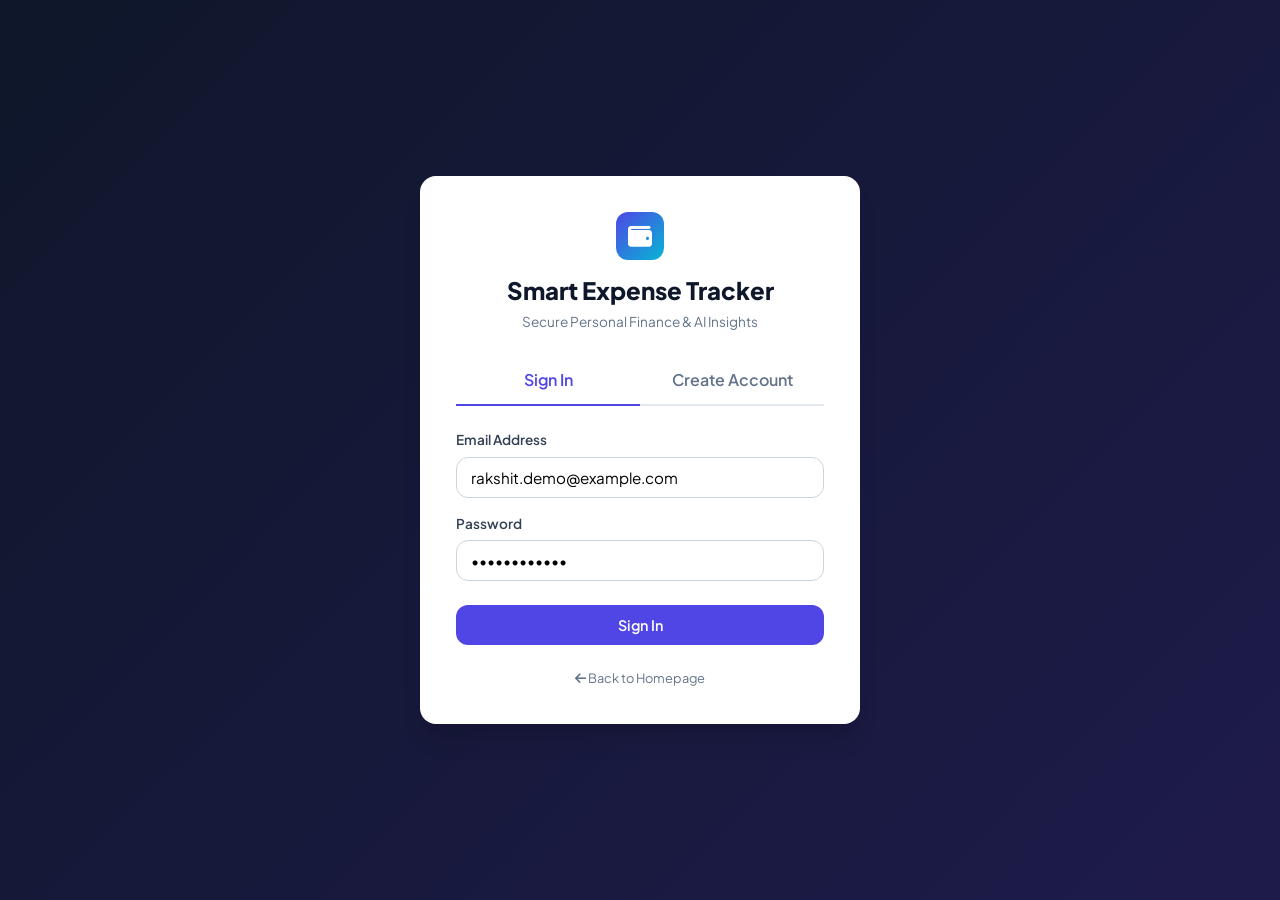
==== frontend/dashboard.html @ 4ae5ca82 "Initial Commit" ====
<!DOCTYPE html>
<html lang="en">
<head>
  <meta charset="UTF-8">
  <meta name="viewport" content="width=device-width, initial-scale=1.0">
  <title>Dashboard | Smart Expense Tracker</title>
  <link rel="stylesheet" href="https://cdnjs.cloudflare.com/ajax/libs/font-awesome/6.4.0/css/all.min.css">
  <link rel="stylesheet" href="css/style.css">
</head>
<body>

  <div class="app-container">
    <!-- Sidebar -->
    <aside class="sidebar">
      <a href="dashboard.html" class="brand">
        <div class="brand-icon"><i class="fas fa-wallet"></i></div>
        <span class="brand-title">SmartExpense</span>
        <span class="brand-badge">AI</span>
      </a>

      <ul class="nav-links">
        <li><a href="dashboard.html" class="nav-link active"><i class="fas fa-chart-pie nav-icon"></i> Dashboard</a></li>
        <li><a href="transactions.html" class="nav-link"><i class="fas fa-receipt nav-icon"></i> Transactions</a></li>
        <li><a href="budget.html" class="nav-link"><i class="fas fa-bullseye nav-icon"></i> Budgets</a></li>
        <li><a href="http://localhost:5077/swagger" target="_blank" class="nav-link"><i class="fas fa-code nav-icon"></i> Swagger API</a></li>
      </ul>

      <div class="user-profile-bar">
        <div id="navUserAvatar" class="user-avatar">U</div>
        <div class="user-info">
          <div id="navUserName" class="user-name">User</div>
          <div id="navUserEmail" class="user-email">user@example.com</div>
        </div>
        <button class="btn-logout" onclick="logout()" title="Logout"><i class="fas fa-sign-out-alt"></i></button>
      </div>
    </aside>

    <!-- Main Content -->
    <main class="main-content">
      <div class="page-header">
        <div>
          <h1 class="page-title">Financial Dashboard</h1>
          <p class="page-subtitle">Real-time overview of your monthly cash flow, budget rules &amp; AI insights.</p>
        </div>
        <div>
          <a href="transactions.html" class="btn btn-primary"><i class="fas fa-plus"></i> Add Transaction</a>
        </div>
      </div>

      <!-- Quick Expense Entry Bar (Feature 2B) -->
      <div class="quick-entry-card">
        <div class="quick-entry-label"><i class="fas fa-bolt"></i> Quick Entry:</div>
        <form id="dashQuickForm" class="quick-entry-form">
          <input type="text" id="dashQuickInput" class="quick-input" placeholder="Type naturally, e.g. 'Suji 250' or 'Uber 180' or 'Amazon 1200'..." required>
          <button type="submit" class="btn btn-primary"><i class="fas fa-paper-plane"></i> Add</button>
        </form>
      </div>

      <!-- KPI Grid -->
      <div class="kpi-grid">
        <div class="kpi-card">
          <div class="kpi-header">
            <span class="kpi-title">Total Income</span>
            <div class="kpi-icon-wrap icon-income"><i class="fas fa-arrow-down"></i></div>
          </div>
          <div id="totalIncome" class="kpi-value">₹0.00</div>
          <div class="kpi-subtext">Current month earnings</div>
        </div>

        <div class="kpi-card">
          <div class="kpi-header">
            <span class="kpi-title">Total Expenses</span>
            <div class="kpi-icon-wrap icon-expense"><i class="fas fa-arrow-up"></i></div>
          </div>
          <div id="totalExpenses" class="kpi-value">₹0.00</div>
          <div class="kpi-subtext">Current month spend</div>
        </div>

        <div class="kpi-card">
          <div class="kpi-header">
            <span class="kpi-title">Net Savings</span>
            <div class="kpi-icon-wrap icon-savings"><i class="fas fa-piggy-bank"></i></div>
          </div>
          <div id="totalSavings" class="kpi-value">₹0.00</div>
          <div class="kpi-subtext">Income minus expenses</div>
        </div>

        <div class="kpi-card">
          <div class="kpi-header">
            <span class="kpi-title">Savings Rate</span>
            <div class="kpi-icon-wrap icon-rate"><i class="fas fa-percentage"></i></div>
          </div>
          <div id="savingsPercentage" class="kpi-value">0%</div>
          <div class="kpi-subtext">Target: at least 20%</div>
        </div>
      </div>

      <!-- 50/30/20 Financial Rule Banner -->
      <div class="rule-card">
        <div class="rule-header">
          <div class="rule-title"><i class="fas fa-balance-scale"></i> 50/30/20 Financial Rule Status</div>
          <span id="ruleStatusBadge" class="rule-badge">Evaluating...</span>
        </div>
        <p id="ruleRecommendation" style="font-size: 0.9rem; color: #cbd5e1;">Tracking essential needs, discretionary wants, and savings against income.</p>
        <div class="rule-bars">
          <div class="rule-item">
            <div class="rule-item-header">
              <span>Needs (Max 50%)</span>
              <strong id="pctNeeds">0%</strong>
            </div>
            <div class="rule-progress">
              <div id="barNeeds" class="rule-progress-bar bar-needs" style="width: 0%;"></div>
            </div>
          </div>
          <div class="rule-item">
            <div class="rule-item-header">
              <span>Wants (Max 30%)</span>
              <strong id="pctWants">0%</strong>
            </div>
            <div class="rule-progress">
              <div id="barWants" class="rule-progress-bar bar-wants" style="width: 0%;"></div>
            </div>
          </div>
          <div class="rule-item">
            <div class="rule-item-header">
              <span>Savings (Min 20%)</span>
              <strong id="pctSavings">0%</strong>
            </div>
            <div class="rule-progress">
              <div id="barSavings" class="rule-progress-bar bar-savings" style="width: 0%;"></div>
            </div>
          </div>
        </div>
      </div>

      <!-- Dashboard 2-Column Grid -->
      <div class="dashboard-grid">
        <!-- Left: Trends & Recent Transactions -->
        <div style="display: flex; flex-direction: column; gap: 24px;">
          <div class="card">
            <div class="card-header">
              <h2 class="card-title"><i class="fas fa-chart-column" style="color: var(--primary); margin-right: 8px;"></i> 6-Month Spending Trends</h2>
            </div>
            <div id="monthlyTrendsContainer">
              <!-- Rendered via JS -->
            </div>
          </div>

          <div class="card">
            <div class="card-header">
              <h2 class="card-title"><i class="fas fa-receipt" style="color: var(--primary); margin-right: 8px;"></i> Recent Transactions</h2>
              <a href="transactions.html" style="font-size: 0.85rem; color: var(--primary); text-decoration: none; font-weight: 600;">View All &rarr;</a>
            </div>
            <div class="table-container">
              <table>
                <thead>
                  <tr>
                    <th>Description</th>
                    <th>Category</th>
                    <th>Method</th>
                    <th>Date</th>
                    <th>Amount</th>
                  </tr>
                </thead>
                <tbody id="recentTransactionsBody">
                  <!-- Rendered via JS -->
                </tbody>
              </table>
            </div>
          </div>
        </div>

        <!-- Right: Category Expenses Breakdown -->
        <div class="card">
          <div class="card-header">
            <h2 class="card-title"><i class="fas fa-pie-chart" style="color: var(--primary); margin-right: 8px;"></i> Category Expenses</h2>
          </div>
          <div id="categoryBreakdownList" class="category-list">
            <!-- Rendered via JS -->
          </div>
        </div>
      </div>
    </main>
  </div>

  <!-- AI Floating Chatbot Widget (Feature 8) -->
  <div id="aiChatFab" class="ai-fab" title="Ask AI Financial Insights">
    <i class="fas fa-robot"></i>
  </div>

  <div id="aiChatDrawer" class="ai-chat-drawer">
    <div class="chat-header">
      <div class="chat-title"><i class="fas fa-brain" style="color: #38bdf8;"></i> AI Financial Insights</div>
      <button id="closeChatBtn" style="background: none; border: none; color: white; cursor: pointer; font-size: 1.1rem;"><i class="fas fa-times"></i></button>
    </div>
    <div id="chatBody" class="chat-body">
      <div class="chat-bubble bot">
        Hello! I'm your Smart Expense AI assistant. I analyze your actual database records. Ask me anything or tap below:
      </div>
      <!-- Quick Prompts -->
      <div style="display: flex; flex-direction: column; gap: 6px; margin: 4px 0;">
        <button class="btn btn-secondary btn-sm" style="text-align: left; font-size: 0.75rem; justify-content: flex-start;" onclick="sendQuickPrompt('How much did I spend this month?')">💡 How much did I spend this month?</button>
        <button class="btn btn-secondary btn-sm" style="text-align: left; font-size: 0.75rem; justify-content: flex-start;" onclick="sendQuickPrompt('How much did I spend on food?')">🍔 How much did I spend on food?</button>
        <button class="btn btn-secondary btn-sm" style="text-align: left; font-size: 0.75rem; justify-content: flex-start;" onclick="sendQuickPrompt('Where is most of my money going?')">📊 Where is most of my money going?</button>
        <button class="btn btn-secondary btn-sm" style="text-align: left; font-size: 0.75rem; justify-content: flex-start;" onclick="sendQuickPrompt('Am I following the 50/30/20 rule?')">⚖️ Am I following the 50/30/20 rule?</button>
      </div>
    </div>
    <form id="chatForm" class="chat-footer">
      <input type="text" id="chatInput" class="form-control" placeholder="Ask about your expenses..." required style="padding: 8px 12px; font-size: 0.85rem;">
      <button type="submit" class="btn btn-primary" style="padding: 8px 12px;"><i class="fas fa-paper-plane"></i></button>
    </form>
  </div>

  <script src="js/api.js"></script>
  <script src="js/dashboard.js"></script>
  <script src="js/ai-chatbot.js"></script>
</body>
</html>
---- frontend/css/style.css ----
/* =========================================================================
   Smart Expense Tracker - Modern & Clean Design System
   ========================================================================= */

@import url('https://fonts.googleapis.com/css2?family=Plus+Jakarta+Sans:wght@300;400;500;600;700;800&display=swap');

:root {
  --primary: #4f46e5;
  --primary-hover: #4338ca;
  --primary-light: #eef2ff;
  --secondary: #06b6d4;
  --success: #10b981;
  --success-light: #d1fae5;
  --warning: #f59e0b;
  --warning-light: #fef3c7;
  --danger: #ef4444;
  --danger-light: #fee2e2;
  --dark: #0f172a;
  --dark-card: #1e293b;
  --gray-50: #f8fafc;
  --gray-100: #f1f5f9;
  --gray-200: #e2e8f0;
  --gray-300: #cbd5e1;
  --gray-400: #94a3b8;
  --gray-500: #64748b;
  --gray-600: #475569;
  --gray-700: #334155;
  --gray-800: #1e293b;
  --gray-900: #0f172a;
  --white: #ffffff;
  
  --shadow-sm: 0 1px 2px 0 rgb(0 0 0 / 0.05);
  --shadow: 0 4px 6px -1px rgb(0 0 0 / 0.1), 0 2px 4px -2px rgb(0 0 0 / 0.1);
  --shadow-md: 0 10px 15px -3px rgb(0 0 0 / 0.1), 0 4px 6px -4px rgb(0 0 0 / 0.1);
  --shadow-lg: 0 20px 25px -5px rgb(0 0 0 / 0.1), 0 8px 10px -6px rgb(0 0 0 / 0.1);
  --radius: 12px;
  --radius-lg: 16px;
  --radius-full: 9999px;
  --transition: all 0.2s cubic-bezier(0.4, 0, 0.2, 1);
}

* {
  margin: 0;
  padding: 0;
  box-sizing: border-box;
}

body {
  font-family: 'Plus Jakarta Sans', sans-serif;
  background-color: var(--gray-50);
  color: var(--gray-800);
  line-height: 1.5;
  min-height: 100vh;
  display: flex;
  flex-direction: column;
}

/* Layout */
.app-container {
  display: flex;
  min-height: 100vh;
}

/* Sidebar */
.sidebar {
  width: 260px;
  background: var(--dark);
  color: var(--white);
  padding: 24px 16px;
  display: flex;
  flex-direction: column;
  position: fixed;
  top: 0;
  bottom: 0;
  left: 0;
  z-index: 40;
  box-shadow: var(--shadow-md);
}

.brand {
  display: flex;
  align-items: center;
  gap: 12px;
  padding: 0 8px 24px;
  border-bottom: 1px solid var(--gray-800);
  text-decoration: none;
  color: var(--white);
}

.brand-icon {
  width: 40px;
  height: 40px;
  background: linear-gradient(135deg, var(--primary), var(--secondary));
  border-radius: var(--radius);
  display: flex;
  align-items: center;
  justify-content: center;
  font-size: 20px;
}

.brand-title {
  font-size: 1.1rem;
  font-weight: 700;
  letter-spacing: -0.02em;
}

.brand-badge {
  font-size: 0.65rem;
  background: rgba(79, 70, 229, 0.3);
  color: #a5b4fc;
  padding: 2px 6px;
  border-radius: var(--radius-full);
  margin-left: auto;
  border: 1px solid rgba(165, 180, 252, 0.2);
}

.nav-links {
  list-style: none;
  margin-top: 24px;
  display: flex;
  flex-direction: column;
  gap: 6px;
  flex-grow: 1;
}

.nav-link {
  display: flex;
  align-items: center;
  gap: 12px;
  padding: 12px 14px;
  color: var(--gray-400);
  text-decoration: none;
  border-radius: var(--radius);
  font-weight: 500;
  font-size: 0.95rem;
  transition: var(--transition);
}

.nav-link:hover {
  color: var(--white);
  background: rgba(255, 255, 255, 0.05);
}

.nav-link.active {
  color: var(--white);
  background: var(--primary);
  box-shadow: 0 4px 12px rgba(79, 70, 229, 0.35);
}

.nav-icon {
  font-size: 1.1rem;
  width: 20px;
  text-align: center;
}

.user-profile-bar {
  padding: 16px;
  background: rgba(255, 255, 255, 0.03);
  border-radius: var(--radius);
  border: 1px solid rgba(255, 255, 255, 0.05);
  display: flex;
  align-items: center;
  gap: 12px;
}

.user-avatar {
  width: 36px;
  height: 36px;
  background: var(--primary);
  border-radius: 50%;
  display: flex;
  align-items: center;
  justify-content: center;
  font-weight: 600;
  font-size: 0.85rem;
}

.user-info {
  flex: 1;
  overflow: hidden;
}

.user-name {
  font-size: 0.85rem;
  font-weight: 600;
  white-space: nowrap;
  overflow: hidden;
  text-overflow: ellipsis;
}

.user-email {
  font-size: 0.75rem;
  color: var(--gray-400);
  white-space: nowrap;
  overflow: hidden;
  text-overflow: ellipsis;
}

.btn-logout {
  background: none;
  border: none;
  color: var(--gray-400);
  cursor: pointer;
  padding: 6px;
  border-radius: 6px;
  transition: var(--transition);
}

.btn-logout:hover {
  color: var(--danger);
  background: rgba(239, 68, 68, 0.1);
}

/* Main Content Area */
.main-content {
  margin-left: 260px;
  flex: 1;
  padding: 32px;
  max-width: 1400px;
}

/* Header */
.page-header {
  display: flex;
  justify-content: space-between;
  align-items: center;
  margin-bottom: 28px;
  flex-wrap: wrap;
  gap: 16px;
}

.page-title {
  font-size: 1.75rem;
  font-weight: 800;
  color: var(--gray-900);
  letter-spacing: -0.02em;
}

.page-subtitle {
  font-size: 0.9rem;
  color: var(--gray-500);
  margin-top: 2px;
}

/* Quick Expense Bar (Feature 2B) */
.quick-entry-card {
  background: var(--white);
  border-radius: var(--radius-lg);
  padding: 20px 24px;
  margin-bottom: 28px;
  box-shadow: var(--shadow-sm);
  border: 1px solid var(--gray-200);
  display: flex;
  align-items: center;
  gap: 16px;
  flex-wrap: wrap;
}

.quick-entry-label {
  font-weight: 700;
  font-size: 0.95rem;
  color: var(--primary);
  display: flex;
  align-items: center;
  gap: 6px;
  white-space: nowrap;
}

.quick-entry-form {
  display: flex;
  flex: 1;
  gap: 12px;
  min-width: 300px;
}

.quick-input {
  flex: 1;
  padding: 12px 16px;
  border: 1.5px solid var(--gray-300);
  border-radius: var(--radius);
  font-size: 0.95rem;
  font-family: inherit;
  transition: var(--transition);
}

.quick-input:focus {
  outline: none;
  border-color: var(--primary);
  box-shadow: 0 0 0 3px rgba(79, 70, 229, 0.15);
}

/* KPI Cards Grid */
.kpi-grid {
  display: grid;
  grid-template-columns: repeat(auto-fit, minmax(240px, 1fr));
  gap: 20px;
  margin-bottom: 28px;
}

.kpi-card {
  background: var(--white);
  border-radius: var(--radius-lg);
  padding: 24px;
  box-shadow: var(--shadow-sm);
  border: 1px solid var(--gray-200);
  transition: var(--transition);
  position: relative;
  overflow: hidden;
}

.kpi-card:hover {
  transform: translateY(-2px);
  box-shadow: var(--shadow-md);
}

.kpi-header {
  display: flex;
  justify-content: space-between;
  align-items: center;
  margin-bottom: 12px;
}

.kpi-title {
  font-size: 0.85rem;
  font-weight: 600;
  text-transform: uppercase;
  letter-spacing: 0.05em;
  color: var(--gray-500);
}

.kpi-icon-wrap {
  width: 42px;
  height: 42px;
  border-radius: 10px;
  display: flex;
  align-items: center;
  justify-content: center;
  font-size: 1.2rem;
}

.icon-income { background: var(--success-light); color: var(--success); }
.icon-expense { background: var(--danger-light); color: var(--danger); }
.icon-savings { background: var(--primary-light); color: var(--primary); }
.icon-rate { background: var(--warning-light); color: var(--warning); }

.kpi-value {
  font-size: 1.85rem;
  font-weight: 800;
  color: var(--gray-900);
  letter-spacing: -0.03em;
}

.kpi-subtext {
  font-size: 0.8rem;
  color: var(--gray-500);
  margin-top: 4px;
}

/* 50/30/20 Financial Rule Banner */
.rule-card {
  background: linear-gradient(135deg, #312e81, #1e1b4b);
  color: var(--white);
  border-radius: var(--radius-lg);
  padding: 24px;
  margin-bottom: 28px;
  box-shadow: var(--shadow);
}

.rule-header {
  display: flex;
  justify-content: space-between;
  align-items: center;
  margin-bottom: 16px;
  flex-wrap: wrap;
  gap: 12px;
}

.rule-title {
  font-size: 1.15rem;
  font-weight: 700;
  display: flex;
  align-items: center;
  gap: 8px;
}

.rule-badge {
  padding: 4px 12px;
  border-radius: var(--radius-full);
  font-size: 0.8rem;
  font-weight: 600;
  background: rgba(16, 185, 129, 0.2);
  color: #6ee7b7;
  border: 1px solid rgba(16, 185, 129, 0.3);
}

.rule-bars {
  display: grid;
  grid-template-columns: repeat(auto-fit, minmax(200px, 1fr));
  gap: 16px;
  margin-top: 16px;
}

.rule-item {
  background: rgba(255, 255, 255, 0.06);
  padding: 14px;
  border-radius: var(--radius);
  border: 1px solid rgba(255, 255, 255, 0.08);
}

.rule-item-header {
  display: flex;
  justify-content: space-between;
  font-size: 0.85rem;
  margin-bottom: 8px;
}

.rule-progress {
  height: 8px;
  background: rgba(255, 255, 255, 0.15);
  border-radius: var(--radius-full);
  overflow: hidden;
}

.rule-progress-bar {
  height: 100%;
  border-radius: var(--radius-full);
  transition: width 0.5s ease;
}

.bar-needs { background: #38bdf8; }
.bar-wants { background: #f472b6; }
.bar-savings { background: #34d399; }

/* Content Cards Grid */
.dashboard-grid {
  display: grid;
  grid-template-columns: 2fr 1fr;
  gap: 24px;
  margin-bottom: 28px;
}

@media (max-width: 1024px) {
  .dashboard-grid { grid-template-columns: 1fr; }
}

.card {
  background: var(--white);
  border-radius: var(--radius-lg);
  padding: 24px;
  box-shadow: var(--shadow-sm);
  border: 1px solid var(--gray-200);
}

.card-header {
  display: flex;
  justify-content: space-between;
  align-items: center;
  margin-bottom: 20px;
}

.card-title {
  font-size: 1.1rem;
  font-weight: 700;
  color: var(--gray-900);
}

/* Category Breakdown List */
.category-list {
  display: flex;
  flex-direction: column;
  gap: 14px;
}

.category-item {
  display: flex;
  align-items: center;
  gap: 12px;
}

.category-icon-box {
  width: 38px;
  height: 38px;
  border-radius: var(--radius);
  display: flex;
  align-items: center;
  justify-content: center;
  font-size: 1.1rem;
  flex-shrink: 0;
}

.category-info {
  flex: 1;
}

.category-name-row {
  display: flex;
  justify-content: space-between;
  font-size: 0.9rem;
  font-weight: 600;
  margin-bottom: 4px;
}

.category-meter {
  height: 6px;
  background: var(--gray-100);
  border-radius: var(--radius-full);
  overflow: hidden;
}

.category-meter-bar {
  height: 100%;
  border-radius: var(--radius-full);
}

/* Data Tables */
.table-container {
  overflow-x: auto;
}

table {
  width: 100%;
  border-collapse: collapse;
  text-align: left;
  font-size: 0.9rem;
}

th {
  background: var(--gray-50);
  padding: 12px 16px;
  font-weight: 600;
  color: var(--gray-600);
  border-bottom: 1px solid var(--gray-200);
}

td {
  padding: 14px 16px;
  border-bottom: 1px solid var(--gray-100);
  vertical-align: middle;
}

tr:hover td {
  background: var(--gray-50);
}

/* Badges */
.badge {
  display: inline-flex;
  align-items: center;
  gap: 4px;
  padding: 4px 10px;
  border-radius: var(--radius-full);
  font-size: 0.75rem;
  font-weight: 600;
}

.badge-expense { background: var(--danger-light); color: var(--danger); }
.badge-income { background: var(--success-light); color: var(--success); }
.badge-upi { background: #e0f2fe; color: #0369a1; }
.badge-cash { background: #fef3c7; color: #b45309; }
.badge-card { background: #f3e8ff; color: #7e22ce; }

/* Buttons */
.btn {
  display: inline-flex;
  align-items: center;
  justify-content: center;
  gap: 8px;
  padding: 10px 18px;
  border-radius: var(--radius);
  font-weight: 600;
  font-size: 0.9rem;
  font-family: inherit;
  cursor: pointer;
  transition: var(--transition);
  border: 1px solid transparent;
  text-decoration: none;
}

.btn-primary {
  background: var(--primary);
  color: var(--white);
}

.btn-primary:hover {
  background: var(--primary-hover);
  box-shadow: 0 4px 12px rgba(79, 70, 229, 0.25);
}

.btn-secondary {
  background: var(--gray-100);
  color: var(--gray-700);
}

.btn-secondary:hover {
  background: var(--gray-200);
}

.btn-danger {
  background: var(--danger-light);
  color: var(--danger);
}

.btn-danger:hover {
  background: #fca5a5;
  color: #991b1b;
}

.btn-sm {
  padding: 6px 12px;
  font-size: 0.8rem;
}

/* Modal */
.modal-backdrop {
  position: fixed;
  inset: 0;
  background: rgba(15, 23, 42, 0.6);
  backdrop-filter: blur(4px);
  display: flex;
  align-items: center;
  justify-content: center;
  z-index: 50;
  opacity: 0;
  pointer-events: none;
  transition: opacity 0.2s ease;
}

.modal-backdrop.open {
  opacity: 1;
  pointer-events: auto;
}

.modal-dialog {
  background: var(--white);
  border-radius: var(--radius-lg);
  width: 100%;
  max-width: 500px;
  padding: 28px;
  box-shadow: var(--shadow-lg);
  transform: translateY(20px);
  transition: transform 0.2s ease;
}

.modal-backdrop.open .modal-dialog {
  transform: translateY(0);
}

.modal-header {
  display: flex;
  justify-content: space-between;
  align-items: center;
  margin-bottom: 20px;
}

.modal-title {
  font-size: 1.25rem;
  font-weight: 700;
}

.modal-close {
  background: none;
  border: none;
  font-size: 1.5rem;
  color: var(--gray-400);
  cursor: pointer;
}

.form-group {
  margin-bottom: 16px;
}

.form-label {
  display: block;
  font-size: 0.85rem;
  font-weight: 600;
  margin-bottom: 6px;
  color: var(--gray-700);
}

.form-control {
  width: 100%;
  padding: 10px 14px;
  border: 1.5px solid var(--gray-300);
  border-radius: var(--radius);
  font-family: inherit;
  font-size: 0.95rem;
  transition: var(--transition);
}

.form-control:focus {
  outline: none;
  border-color: var(--primary);
  box-shadow: 0 0 0 3px rgba(79, 70, 229, 0.15);
}

/* AI Floating Chatbot Widget */
.ai-fab {
  position: fixed;
  bottom: 28px;
  right: 28px;
  width: 56px;
  height: 56px;
  background: linear-gradient(135deg, var(--primary), var(--secondary));
  color: var(--white);
  border-radius: 50%;
  display: flex;
  align-items: center;
  justify-content: center;
  font-size: 24px;
  box-shadow: 0 8px 24px rgba(79, 70, 229, 0.4);
  cursor: pointer;
  z-index: 45;
  transition: transform 0.3s ease;
}

.ai-fab:hover {
  transform: scale(1.08);
}

.ai-chat-drawer {
  position: fixed;
  bottom: 96px;
  right: 28px;
  width: 380px;
  height: 520px;
  background: var(--white);
  border-radius: var(--radius-lg);
  box-shadow: var(--shadow-lg);
  border: 1px solid var(--gray-200);
  display: flex;
  flex-direction: column;
  z-index: 45;
  opacity: 0;
  pointer-events: none;
  transform: translateY(20px);
  transition: var(--transition);
}

.ai-chat-drawer.open {
  opacity: 1;
  pointer-events: auto;
  transform: translateY(0);
}

.chat-header {
  padding: 16px;
  background: var(--dark);
  color: var(--white);
  border-radius: var(--radius-lg) var(--radius-lg) 0 0;
  display: flex;
  justify-content: space-between;
  align-items: center;
}

.chat-title {
  font-size: 0.95rem;
  font-weight: 700;
  display: flex;
  align-items: center;
  gap: 8px;
}

.chat-body {
  flex: 1;
  padding: 16px;
  overflow-y: auto;
  display: flex;
  flex-direction: column;
  gap: 12px;
}

.chat-bubble {
  max-width: 85%;
  padding: 10px 14px;
  border-radius: 14px;
  font-size: 0.85rem;
  line-height: 1.4;
}

.chat-bubble.bot {
  background: var(--gray-100);
  color: var(--gray-800);
  align-self: flex-start;
  border-bottom-left-radius: 4px;
}

.chat-bubble.user {
  background: var(--primary);
  color: var(--white);
  align-self: flex-end;
  border-bottom-right-radius: 4px;
}

.chat-footer {
  padding: 12px;
  border-top: 1px solid var(--gray-200);
  display: flex;
  gap: 8px;
}

/* Auth Page */
.auth-wrapper {
  min-height: 100vh;
  display: flex;
  align-items: center;
  justify-content: center;
  padding: 24px;
  background: linear-gradient(135deg, #0f172a, #1e1b4b);
}

.auth-card {
  background: var(--white);
  border-radius: var(--radius-lg);
  width: 100%;
  max-width: 440px;
  padding: 36px;
  box-shadow: var(--shadow-lg);
}

.auth-tabs {
  display: flex;
  border-bottom: 2px solid var(--gray-200);
  margin-bottom: 24px;
}

.auth-tab {
  flex: 1;
  text-align: center;
  padding: 12px;
  font-weight: 600;
  color: var(--gray-500);
  cursor: pointer;
  border-bottom: 2px solid transparent;
  margin-bottom: -2px;
  transition: var(--transition);
}

.auth-tab.active {
  color: var(--primary);
  border-bottom-color: var(--primary);
}

/* Toast Notifications */
.toast-container {
  position: fixed;
  top: 20px;
  right: 20px;
  z-index: 100;
  display: flex;
  flex-direction: column;
  gap: 10px;
}

.toast {
  padding: 12px 18px;
  border-radius: var(--radius);
  font-size: 0.9rem;
  font-weight: 600;
  box-shadow: var(--shadow-md);
  color: var(--white);
  animation: slideIn 0.3s ease;
}

.toast-success { background: var(--success); }
.toast-error { background: var(--danger); }
.toast-info { background: var(--primary); }

@keyframes slideIn {
  from { transform: translateX(100%); opacity: 0; }
  to { transform: translateX(0); opacity: 1; }
}
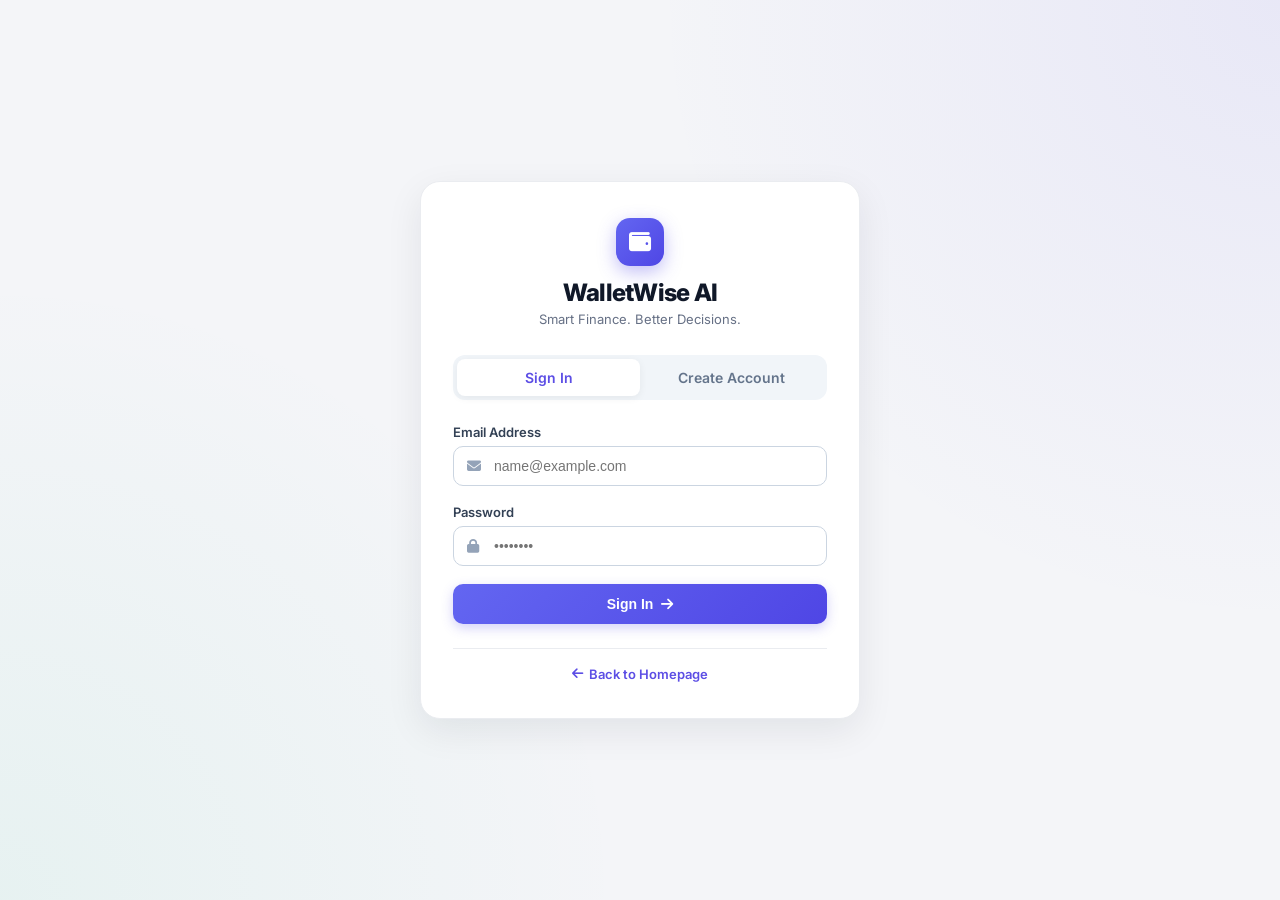
==== commit 2d6bd5f5: "Update frontend files" ====
--- a/frontend/dashboard.html
+++ b/frontend/dashboard.html
@@ -1,218 +1,1722 @@
 <!DOCTYPE html>
 <html lang="en">
 <head>
-  <meta charset="UTF-8">
-  <meta name="viewport" content="width=device-width, initial-scale=1.0">
-  <title>Dashboard | Smart Expense Tracker</title>
+  <meta charset="UTF-8" />
+  <meta name="viewport" content="width=device-width, initial-scale=1.0" />
+  <title>WalletWise AI - Financial Dashboard</title>
+  
+  <!-- Immediate Auth Guard: Redirect if no JWT token -->
+  <script>
+    if (!localStorage.getItem('token')) {
+      window.location.replace('login.html');
+    }
+  </script>
+
+  <link rel="preconnect" href="https://fonts.googleapis.com">
+  <link rel="preconnect" href="https://fonts.gstatic.com" crossorigin>
+  <link href="https://fonts.googleapis.com/css2?family=Inter:wght@400;500;600;700;800&display=swap" rel="stylesheet">
   <link rel="stylesheet" href="https://cdnjs.cloudflare.com/ajax/libs/font-awesome/6.4.0/css/all.min.css">
-  <link rel="stylesheet" href="css/style.css">
+  <style>
+    :root {
+      --bg: #f4f5f8;
+      --card: #ffffff;
+      --stroke: #eaecf0;
+      --stroke-dark: #d0d5dd;
+      --text-main: #101828;
+      --text-muted: #667085;
+      --primary: #5c4ee5;
+      --primary-hover: #4b3ecb;
+      --primary-soft: #efeaff;
+      --primary-border: #dcd7fe;
+      --green: #10b981;
+      --green-soft: #ecfdf5;
+      --orange: #f59e0b;
+      --danger: #ef4444;
+      --danger-soft: #fef2f2;
+      --navy-card: #1e293b;
+      --shadow-sm: 0 1px 3px rgba(16, 24, 40, 0.05);
+      --shadow-md: 0 4px 16px rgba(16, 24, 40, 0.06);
+      --radius-sm: 10px;
+      --radius-md: 14px;
+      --radius-lg: 18px;
+    }
+
+    * { box-sizing: border-box; margin: 0; padding: 0; }
+    html, body {
+      font-family: 'Inter', -apple-system, BlinkMacSystemFont, 'Segoe UI', Roboto, sans-serif;
+      background: var(--bg);
+      color: var(--text-main);
+      min-height: 100vh;
+      -webkit-font-smoothing: antialiased;
+    }
+    button, input, select, textarea { font: inherit; }
+    button { cursor: pointer; border: none; background: transparent; }
+
+    .layout {
+      display: flex;
+      min-height: 100vh;
+    }
+
+    /* Left Sidebar */
+    .sidebar {
+      width: 250px;
+      background: #ffffff;
+      border-right: 1px solid var(--stroke);
+      padding: 20px 14px;
+      position: sticky;
+      top: 0;
+      height: 100vh;
+      display: flex;
+      flex-direction: column;
+      justify-content: space-between;
+      z-index: 10;
+    }
+
+    .brand {
+      display: flex;
+      align-items: center;
+      gap: 12px;
+      padding: 4px 8px 20px;
+      text-decoration: none;
+    }
+    .brand-mark {
+      width: 38px;
+      height: 38px;
+      border-radius: 10px;
+      background: linear-gradient(135deg, #6366f1 0%, #4f46e5 100%);
+      display: grid;
+      place-items: center;
+      color: #ffffff;
+      font-size: 18px;
+      font-weight: 800;
+      box-shadow: 0 4px 12px rgba(92, 78, 229, 0.3);
+    }
+    .brand-info {
+      display: flex;
+      flex-direction: column;
+    }
+    .brand-title {
+      font-size: 17px;
+      font-weight: 800;
+      color: var(--text-main);
+      letter-spacing: -0.02em;
+      line-height: 1.2;
+    }
+    .brand-subtitle {
+      font-size: 12px;
+      color: var(--text-muted);
+      font-weight: 500;
+    }
+
+    .nav {
+      display: flex;
+      flex-direction: column;
+      gap: 4px;
+    }
+    .nav-btn {
+      width: 100%;
+      display: flex;
+      align-items: center;
+      gap: 12px;
+      padding: 10px 14px;
+      border-radius: var(--radius-sm);
+      text-align: left;
+      font-size: 14px;
+      color: #475569;
+      font-weight: 600;
+      transition: all 0.15s ease;
+    }
+    .nav-btn:hover {
+      background: #f8fafc;
+      color: var(--text-main);
+    }
+    .nav-btn.active {
+      background: var(--primary-soft);
+      color: var(--primary);
+      font-weight: 700;
+    }
+    .nav-icon {
+      width: 20px;
+      height: 20px;
+      display: inline-flex;
+      align-items: center;
+      justify-content: center;
+    }
+
+    /* Account Card Footer (NO PERSONAL NAME) */
+    .sidebar-footer {
+      padding: 14px;
+      border-radius: var(--radius-md);
+      background: #f8fafc;
+      border: 1px solid var(--stroke);
+      display: flex;
+      align-items: center;
+      justify-content: space-between;
+    }
+    .user-profile-info {
+      display: flex;
+      align-items: center;
+      gap: 10px;
+      overflow: hidden;
+    }
+    .user-avatar {
+      width: 34px;
+      height: 34px;
+      border-radius: 50%;
+      background: linear-gradient(135deg, #6366f1 0%, #4f46e5 100%);
+      color: #ffffff;
+      display: grid;
+      place-items: center;
+      font-weight: 700;
+      font-size: 14px;
+      flex-shrink: 0;
+    }
+    .user-details {
+      display: flex;
+      flex-direction: column;
+      overflow: hidden;
+    }
+    .user-name {
+      font-size: 13px;
+      font-weight: 700;
+      color: var(--text-main);
+      white-space: nowrap;
+      overflow: hidden;
+      text-overflow: ellipsis;
+    }
+    .user-email {
+      font-size: 11px;
+      color: var(--text-muted);
+      white-space: nowrap;
+      overflow: hidden;
+      text-overflow: ellipsis;
+    }
+    .logout-action-btn {
+      color: var(--text-muted);
+      font-size: 15px;
+      padding: 8px;
+      border-radius: 8px;
+      transition: all 0.15s;
+    }
+    .logout-action-btn:hover {
+      color: var(--danger);
+      background: var(--danger-soft);
+    }
+
+    /* Main Area */
+    .main {
+      flex: 1;
+      min-width: 0;
+      display: flex;
+      flex-direction: column;
+    }
+
+    /* Top Bar */
+    .topbar {
+      height: 72px;
+      display: flex;
+      align-items: center;
+      justify-content: space-between;
+      padding: 0 32px;
+      background: rgba(255, 255, 255, 0.95);
+      border-bottom: 1px solid var(--stroke);
+      position: sticky;
+      top: 0;
+      z-index: 5;
+      backdrop-filter: blur(8px);
+    }
+    .topbar-header {
+      display: flex;
+      flex-direction: column;
+    }
+    .topbar-subtitle {
+      font-size: 11px;
+      font-weight: 700;
+      letter-spacing: 0.08em;
+      color: #94a3b8;
+      text-transform: uppercase;
+    }
+    .topbar-title {
+      font-size: 20px;
+      font-weight: 800;
+      color: var(--text-main);
+      letter-spacing: -0.03em;
+    }
+
+    .topbar-actions {
+      display: flex;
+      gap: 10px;
+      align-items: center;
+    }
+
+    /* Action Buttons */
+    .btn {
+      appearance: none;
+      border: 1px solid var(--stroke);
+      background: #ffffff;
+      color: #334155;
+      border-radius: var(--radius-sm);
+      padding: 9px 16px;
+      font-size: 14px;
+      font-weight: 600;
+      display: inline-flex;
+      align-items: center;
+      justify-content: center;
+      gap: 8px;
+      transition: all 0.15s ease;
+      box-shadow: var(--shadow-sm);
+    }
+    .btn:hover {
+      background: #f8fafc;
+      border-color: var(--stroke-dark);
+    }
+    .btn.primary {
+      background: var(--primary);
+      border-color: var(--primary);
+      color: #ffffff;
+      box-shadow: 0 2px 8px rgba(92, 78, 229, 0.25);
+    }
+    .btn.primary:hover {
+      background: var(--primary-hover);
+      border-color: var(--primary-hover);
+    }
+    .btn.secondary {
+      background: var(--primary-soft);
+      border-color: var(--primary-border);
+      color: var(--primary);
+    }
+    .btn.secondary:hover {
+      background: #e2dafe;
+    }
+    .btn.danger {
+      background: var(--danger-soft);
+      border-color: #fecaca;
+      color: var(--danger);
+    }
+    .btn.danger:hover {
+      background: #fee2e2;
+    }
+
+    /* Content Area */
+    .content {
+      padding: 28px 32px 48px;
+      flex: 1;
+    }
+
+    /* Panels & Cards */
+    .panel {
+      background: var(--card);
+      border: 1px solid var(--stroke);
+      border-radius: var(--radius-md);
+      box-shadow: var(--shadow-sm);
+      padding: 24px;
+    }
+    .panel-header {
+      display: flex;
+      justify-content: space-between;
+      align-items: flex-start;
+      margin-bottom: 20px;
+    }
+    .panel-title-group h2 {
+      font-size: 22px;
+      font-weight: 800;
+      color: var(--text-main);
+      letter-spacing: -0.03em;
+      line-height: 1.2;
+    }
+    .panel-title-group p {
+      font-size: 14px;
+      color: var(--text-muted);
+      margin-top: 4px;
+    }
+
+    /* Summary Grid */
+    .summary-grid {
+      display: grid;
+      grid-template-columns: repeat(4, minmax(0, 1fr));
+      gap: 18px;
+      margin-bottom: 24px;
+    }
+    .summary-card {
+      padding: 20px;
+    }
+    .summary-card h3 {
+      font-size: 13px;
+      font-weight: 600;
+      color: var(--text-muted);
+      margin-bottom: 8px;
+      text-transform: uppercase;
+      letter-spacing: 0.03em;
+    }
+    .summary-value {
+      font-size: 26px;
+      font-weight: 800;
+      letter-spacing: -0.04em;
+      color: var(--text-main);
+    }
+
+    /* Toolbar & Inputs */
+    .toolbar {
+      display: flex;
+      gap: 12px;
+      align-items: center;
+      justify-content: space-between;
+      margin-bottom: 20px;
+      flex-wrap: wrap;
+    }
+    .filters-group {
+      display: flex;
+      gap: 12px;
+      align-items: center;
+      flex-wrap: wrap;
+    }
+    .search-input-wrap {
+      position: relative;
+      min-width: 280px;
+      flex: 1;
+    }
+    .search-input-wrap svg {
+      position: absolute;
+      left: 14px;
+      top: 50%;
+      transform: translateY(-50%);
+      color: #94a3b8;
+    }
+    .search-input-wrap input {
+      width: 100%;
+      padding-left: 40px;
+    }
+
+    input, select, textarea {
+      height: 42px;
+      border: 1px solid var(--stroke);
+      border-radius: var(--radius-sm);
+      background: #ffffff;
+      padding: 8px 14px;
+      font-size: 14px;
+      color: var(--text-main);
+      outline: none;
+      transition: border-color 0.15s ease;
+    }
+    input:focus, select:focus, textarea:focus {
+      border-color: var(--primary);
+      box-shadow: 0 0 0 3px rgba(92, 78, 229, 0.12);
+    }
+
+    /* Tables */
+    .table-container {
+      overflow-x: auto;
+      border-radius: var(--radius-sm);
+      border: 1px solid var(--stroke);
+    }
+    table {
+      width: 100%;
+      border-collapse: collapse;
+      background: #ffffff;
+      text-align: left;
+    }
+    th {
+      background: #f8fafc;
+      padding: 12px 16px;
+      font-size: 11px;
+      font-weight: 700;
+      color: #64748b;
+      text-transform: uppercase;
+      letter-spacing: 0.05em;
+      border-bottom: 1px solid var(--stroke);
+    }
+    td {
+      padding: 14px 16px;
+      font-size: 14px;
+      color: var(--text-main);
+      border-bottom: 1px solid var(--stroke);
+      vertical-align: middle;
+    }
+    tr:last-child td { border-bottom: none; }
+    tr:hover td { background: #fafafd; }
+
+    /* Money text styling */
+    .money-pos { color: var(--green); font-weight: 700; }
+    .money-neg { color: var(--text-main); font-weight: 700; }
+
+    /* Budgets Grid & Cards */
+    .budgets-grid {
+      display: grid;
+      grid-template-columns: repeat(3, minmax(0, 1fr));
+      gap: 18px;
+    }
+    .budget-card {
+      background: #ffffff;
+      border: 1px solid var(--stroke);
+      border-radius: var(--radius-md);
+      padding: 20px;
+      display: flex;
+      flex-direction: column;
+      gap: 12px;
+      box-shadow: var(--shadow-sm);
+    }
+    .budget-card-header {
+      display: flex;
+      justify-content: space-between;
+      align-items: center;
+    }
+    .budget-cat-info {
+      display: flex;
+      align-items: center;
+      gap: 12px;
+    }
+    .budget-cat-icon {
+      width: 38px;
+      height: 38px;
+      border-radius: 10px;
+      background: var(--primary-soft);
+      color: var(--primary);
+      display: grid;
+      place-items: center;
+      font-weight: 700;
+    }
+    .budget-cat-name {
+      font-size: 16px;
+      font-weight: 700;
+      color: var(--text-main);
+    }
+
+    .budget-amounts {
+      display: flex;
+      align-items: baseline;
+      gap: 6px;
+    }
+    .budget-spent {
+      font-size: 22px;
+      font-weight: 800;
+      color: var(--text-main);
+    }
+    .budget-limit {
+      font-size: 14px;
+      color: var(--text-muted);
+      font-weight: 500;
+    }
+    .budget-progress-bg {
+      height: 8px;
+      border-radius: 999px;
+      background: #f1f5f9;
+      overflow: hidden;
+    }
+    .budget-progress-bar {
+      height: 100%;
+      border-radius: 999px;
+      background: var(--primary);
+      transition: width 0.3s ease;
+    }
+    .budget-meta {
+      display: flex;
+      justify-content: space-between;
+      font-size: 12px;
+      color: var(--text-muted);
+      font-weight: 600;
+    }
+
+    /* Modals */
+    .modal-backdrop {
+      position: fixed;
+      inset: 0;
+      background: rgba(15, 23, 42, 0.45);
+      display: none;
+      align-items: center;
+      justify-content: center;
+      padding: 20px;
+      z-index: 50;
+      backdrop-filter: blur(4px);
+    }
+    .modal-backdrop.open { display: flex; }
+    .modal {
+      width: min(560px, 94vw);
+      max-height: 90vh;
+      overflow: auto;
+      background: #ffffff;
+      border-radius: var(--radius-lg);
+      box-shadow: 0 20px 50px rgba(15, 23, 42, 0.2);
+      border: 1px solid var(--stroke);
+      padding: 24px;
+    }
+    .modal-header {
+      display: flex;
+      justify-content: space-between;
+      align-items: center;
+      margin-bottom: 20px;
+    }
+    .modal-header h3 {
+      font-size: 20px;
+      font-weight: 800;
+      color: var(--text-main);
+    }
+    .close-btn {
+      width: 32px;
+      height: 32px;
+      border-radius: 8px;
+      background: #f1f5f9;
+      color: #64748b;
+      font-size: 18px;
+      display: grid;
+      place-items: center;
+    }
+    .form-grid {
+      display: grid;
+      grid-template-columns: repeat(2, minmax(0, 1fr));
+      gap: 16px;
+    }
+    .full { grid-column: 1 / -1; }
+    .input-group {
+      display: flex;
+      flex-direction: column;
+      gap: 6px;
+    }
+    .input-group label {
+      font-size: 12px;
+      font-weight: 700;
+      color: var(--text-muted);
+      text-transform: uppercase;
+      letter-spacing: 0.03em;
+    }
+    .modal-actions {
+      display: flex;
+      justify-content: flex-end;
+      gap: 10px;
+      margin-top: 24px;
+    }
+
+    /* Floating AI Chatbot */
+    .ai-fab {
+      position: fixed;
+      bottom: 24px;
+      right: 24px;
+      width: 56px;
+      height: 56px;
+      border-radius: 50%;
+      background: linear-gradient(135deg, #6366f1 0%, #4f46e5 100%);
+      color: #ffffff;
+      display: grid;
+      place-items: center;
+      box-shadow: 0 8px 24px rgba(92, 78, 229, 0.4);
+      z-index: 40;
+      transition: transform 0.2s ease;
+    }
+    .ai-fab:hover { transform: scale(1.05); }
+
+    .ai-drawer {
+      position: fixed;
+      bottom: 90px;
+      right: 24px;
+      width: 380px;
+      height: 520px;
+      background: #ffffff;
+      border-radius: var(--radius-lg);
+      box-shadow: 0 20px 50px rgba(15, 23, 42, 0.18);
+      border: 1px solid var(--stroke);
+      display: none;
+      flex-direction: column;
+      z-index: 40;
+      overflow: hidden;
+    }
+    .ai-drawer.open { display: flex; }
+    .ai-drawer-header {
+      background: linear-gradient(135deg, #6366f1 0%, #4f46e5 100%);
+      color: #ffffff;
+      padding: 16px;
+      display: flex;
+      justify-content: space-between;
+      align-items: center;
+    }
+    .ai-drawer-header h4 { font-size: 16px; font-weight: 700; display: flex; align-items: center; gap: 8px; }
+    .ai-drawer-body {
+      flex: 1;
+      padding: 16px;
+      overflow-y: auto;
+      display: flex;
+      flex-direction: column;
+      gap: 12px;
+      background: #f8fafc;
+    }
+    .chat-bubble {
+      max-width: 85%;
+      padding: 10px 14px;
+      border-radius: 14px;
+      font-size: 13px;
+      line-height: 1.4;
+    }
+    .chat-bubble.bot {
+      background: #ffffff;
+      color: var(--text-main);
+      border: 1px solid var(--stroke);
+      align-self: flex-start;
+      border-bottom-left-radius: 2px;
+    }
+    .chat-bubble.user {
+      background: var(--primary);
+      color: #ffffff;
+      align-self: flex-end;
+      border-bottom-right-radius: 2px;
+    }
+    .ai-drawer-footer {
+      padding: 12px;
+      border-top: 1px solid var(--stroke);
+      background: #ffffff;
+      display: flex;
+      gap: 8px;
+    }
+    .ai-drawer-footer input { flex: 1; height: 38px; }
+
+    /* Empty state */
+    .empty-state {
+      padding: 32px;
+      border: 1px dashed var(--stroke-dark);
+      border-radius: var(--radius-md);
+      text-align: center;
+      color: var(--text-muted);
+      font-size: 14px;
+      background: #fafafd;
+    }
+
+    @media (max-width: 960px) {
+      .summary-grid { grid-template-columns: repeat(2, minmax(0, 1fr)); }
+      .budgets-grid { grid-template-columns: repeat(2, minmax(0, 1fr)); }
+    }
+    @media (max-width: 720px) {
+      .sidebar { display: none; }
+      .topbar { padding: 0 16px; }
+      .content { padding: 16px; }
+      .summary-grid { grid-template-columns: 1fr; }
+      .budgets-grid { grid-template-columns: 1fr; }
+      .ai-drawer { width: calc(100vw - 32px); right: 16px; }
+    }
+  </style>
 </head>
 <body>
 
-  <div class="app-container">
-    <!-- Sidebar -->
+  <div class="layout">
+    <!-- Left Sidebar -->
     <aside class="sidebar">
-      <a href="dashboard.html" class="brand">
-        <div class="brand-icon"><i class="fas fa-wallet"></i></div>
-        <span class="brand-title">SmartExpense</span>
-        <span class="brand-badge">AI</span>
-      </a>
-
-      <ul class="nav-links">
-        <li><a href="dashboard.html" class="nav-link active"><i class="fas fa-chart-pie nav-icon"></i> Dashboard</a></li>
-        <li><a href="transactions.html" class="nav-link"><i class="fas fa-receipt nav-icon"></i> Transactions</a></li>
-        <li><a href="budget.html" class="nav-link"><i class="fas fa-bullseye nav-icon"></i> Budgets</a></li>
-        <li><a href="http://localhost:5077/swagger" target="_blank" class="nav-link"><i class="fas fa-code nav-icon"></i> Swagger API</a></li>
-      </ul>
-
-      <div class="user-profile-bar">
-        <div id="navUserAvatar" class="user-avatar">U</div>
-        <div class="user-info">
-          <div id="navUserName" class="user-name">User</div>
-          <div id="navUserEmail" class="user-email">user@example.com</div>
+      <div>
+        <a href="dashboard.html" class="brand" title="WalletWise AI Dashboard">
+          <div class="brand-mark"><i class="fas fa-wallet" style="font-size:18px;"></i></div>
+          <div class="brand-info">
+            <span class="brand-title">WalletWise AI</span>
+            <span class="brand-subtitle">Financial Manager</span>
+          </div>
+        </a>
+
+        <nav class="nav" id="sidebarNav"></nav>
+      </div>
+
+      <!-- Account Info (GENERIC - NO PERSONAL NAME HARDCODED) -->
+      <div class="sidebar-footer">
+        <div class="user-profile-info">
+          <div class="user-avatar" id="sidebarAvatar">U</div>
+          <div class="user-details">
+            <span class="user-name" id="sidebarName">My Account</span>
+            <span class="user-email" id="sidebarEmail">Active Session</span>
+          </div>
         </div>
-        <button class="btn-logout" onclick="logout()" title="Logout"><i class="fas fa-sign-out-alt"></i></button>
+        <button id="logoutBtn" class="logout-action-btn" title="Logout" onclick="logout()">
+          <i class="fas fa-sign-out-alt"></i>
+        </button>
       </div>
     </aside>
 
     <!-- Main Content -->
-    <main class="main-content">
-      <div class="page-header">
+    <main class="main">
+      <header class="topbar">
+        <div class="topbar-header">
+          <span class="topbar-subtitle">WALLETWISE AI</span>
+          <h1 class="topbar-title" id="pageTitle">Dashboard</h1>
+        </div>
+
+        <div class="topbar-actions">
+          <button class="btn" id="importBtn">
+            <svg width="16" height="16" viewBox="0 0 24 24" fill="none" stroke="currentColor" stroke-width="2"><path d="M21 15v4a2 2 0 0 1-2 2H5a2 2 0 0 1-2-2v-4"/><polyline points="17 8 12 3 7 8"/><line x1="12" y1="3" x2="12" y2="15"/></svg>
+            Import CSV
+          </button>
+          <button class="btn primary" id="addEntryBtn">
+            <svg width="16" height="16" viewBox="0 0 24 24" fill="none" stroke="currentColor" stroke-width="2.5"><line x1="12" y1="5" x2="12" y2="19"/><line x1="5" y1="12" x2="19" y2="12"/></svg>
+            + Add entry
+          </button>
+        </div>
+      </header>
+
+      <div class="content">
+        <div id="pageRoot"></div>
+      </div>
+    </main>
+  </div>
+
+  <!-- Floating AI Assistant -->
+  <button class="ai-fab" id="aiChatFab" title="WalletWise AI Assistant">
+    <i class="fas fa-robot" style="font-size:20px;"></i>
+  </button>
+
+  <div class="ai-drawer" id="aiChatDrawer">
+    <div class="ai-drawer-header">
+      <h4><i class="fas fa-brain"></i> WalletWise AI Assistant</h4>
+      <button class="close-btn" id="closeChatBtn" style="background:transparent;color:white;font-size:20px;">×</button>
+    </div>
+    <div class="ai-drawer-body" id="chatBody">
+      <div class="chat-bubble bot">Hello! I am your WalletWise AI financial assistant. Ask me anything about your spending, budget health, or recurring commitments!</div>
+    </div>
+    <form class="ai-drawer-footer" id="chatForm">
+      <input id="chatInput" placeholder="Ask AI about your spending..." required />
+      <button class="btn primary" type="submit"><i class="fas fa-paper-plane"></i></button>
+    </form>
+  </div>
+
+  <!-- Modal Container -->
+  <div class="modal-backdrop" id="modalRoot"></div>
+
+  <!-- Centralized API Helper -->
+  <script src="js/api.js"></script>
+
+  <script>
+    // Navigation pages configuration
+    const pagesConfig = [
+      { id: 'dashboard', label: 'Dashboard', icon: '<svg width="18" height="18" viewBox="0 0 24 24" fill="none" stroke="currentColor" stroke-width="2"><rect x="3" y="3" width="7" height="9"/><rect x="14" y="3" width="7" height="5"/><rect x="14" y="12" width="7" height="9"/><rect x="3" y="16" width="7" height="5"/></svg>' },
+      { id: 'transactions', label: 'Transactions', icon: '<svg width="18" height="18" viewBox="0 0 24 24" fill="none" stroke="currentColor" stroke-width="2"><line x1="12" y1="1" x2="12" y2="23"/><path d="M17 5H9.5a3.5 3.5 0 0 0 0 7h5a3.5 3.5 0 0 1 0 7H6"/></svg>' },
+      { id: 'recurring', label: 'Recurring', icon: '<svg width="18" height="18" viewBox="0 0 24 24" fill="none" stroke="currentColor" stroke-width="2"><polyline points="23 4 23 10 17 10"/><path d="M20.49 15a9 9 0 1 1-2.12-9.36L23 10"/></svg>' },
+      { id: 'subscriptions', label: 'Subscriptions', icon: '<svg width="18" height="18" viewBox="0 0 24 24" fill="none" stroke="currentColor" stroke-width="2"><rect x="2" y="5" width="20" height="14" rx="2"/><line x1="2" y1="10" x2="22" y2="10"/></svg>' },
+      { id: 'budgets', label: 'Budgets', icon: '<svg width="18" height="18" viewBox="0 0 24 24" fill="none" stroke="currentColor" stroke-width="2"><path d="M21.21 15.89A10 10 0 1 1 8 2.83"/><path d="M22 12A10 10 0 0 0 12 2v10z"/></svg>' },
+      { id: 'goals', label: 'Goals', icon: '<svg width="18" height="18" viewBox="0 0 24 24" fill="none" stroke="currentColor" stroke-width="2"><circle cx="12" cy="12" r="10"/><circle cx="12" cy="12" r="6"/><circle cx="12" cy="12" r="2"/></svg>' },
+      { id: 'rules', label: 'Rules & Strategy', icon: '<svg width="18" height="18" viewBox="0 0 24 24" fill="none" stroke="currentColor" stroke-width="2"><polygon points="12 2 2 7 12 12 22 7 12 2"/><polyline points="2 17 12 22 22 17"/><polyline points="2 12 12 17 22 12"/></svg>' },
+      { id: 'insights', label: 'AI Insights', icon: '<svg width="18" height="18" viewBox="0 0 24 24" fill="none" stroke="currentColor" stroke-width="2"><path d="M12 2v20M17 5H9.5a3.5 3.5 0 0 0 0 7h5a3.5 3.5 0 0 1 0 7H6"/></svg>' },
+      { id: 'settings', label: 'Settings', icon: '<svg width="18" height="18" viewBox="0 0 24 24" fill="none" stroke="currentColor" stroke-width="2"><circle cx="12" cy="12" r="3"/><path d="M19.4 15a1.65 1.65 0 0 0 .33 1.82l.06.06a2 2 0 1 1-2.83 2.83l-.06-.06A1.65 1.65 0 0 0 15 19.4a1.65 1.65 0 0 0-1 .6 1.65 1.65 0 0 0-.2 1.16L13.6 22a2 2 0 1 1-4 0l-.1-.8a1.65 1.65 0 0 0-.2-1.16 1.65 1.65 0 0 0-1-.6 1.65 1.65 0 0 0-1.82.33l-.06.06a2 2 0 1 1-2.83-2.83l.06-.06A1.65 1.65 0 0 0 4.6 15a1.65 1.65 0 0 0-.6-1 1.65 1.65 0 0 0-1.16-.2L2 13.6a2 2 0 1 1 0-4l.8-.1a1.65 1.65 0 0 0 1.16-.2 1.65 1.65 0 0 0 .6-1A1.65 1.65 0 0 0 4.6 7.15l-.06-.06A2 2 0 1 1 7.37 4.26l.06.06A1.65 1.65 0 0 0 9 4.6a1.65 1.65 0 0 0 1-.6 1.65 1.65 0 0 0 .2-1.16L10.4 2a2 2 0 1 1 4 0l.1.8a1.65 1.65 0 0 0 .2 1.16 1.65 1.65 0 0 0 1 .6 1.65 1.65 0 0 0 1.82-.33l.06-.06a2 2 0 1 1 2.83 2.83l-.06.06A1.65 1.65 0 0 0 19.4 9c.27.27.64.42 1 .45l.8.1a2 2 0 1 1 0 4l-.8.1a1.65 1.65 0 0 0-1 .45z"/></svg>' }
+    ];
+
+    // Read initial tab from URL parameter
+    const initialUrlParams = new URLSearchParams(window.location.search);
+    const requestedTab = initialUrlParams.get('tab');
+    const validTab = pagesConfig.some(p => p.id === requestedTab) ? requestedTab : 'dashboard';
+
+    // Global App State
+    const appState = {
+      activeTab: validTab,
+      dashboardSummary: null,
+      transactions: [],
+      categories: [],
+      budgets: [],
+      goals: [],
+      activeRule: null,
+      insights: null,
+      recurring: []
+    };
+
+    function formatMoney(value) {
+      const amount = Number(value) || 0;
+      return new Intl.NumberFormat('en-IN', { style: 'currency', currency: 'INR', maximumFractionDigits: 2 }).format(amount);
+    }
+
+    function formatSignedMoney(value, type = 'Expense') {
+      const amount = Number(value) || 0;
+      const sign = type === 'Income' ? '+' : '-';
+      return `${sign}${formatMoney(amount)}`;
+    }
+
+    function escapeHtml(str) {
+      if (!str) return '';
+      return String(str).replace(/&/g, '&amp;').replace(/</g, '&lt;').replace(/>/g, '&gt;').replace(/"/g, '&quot;');
+    }
+
+    // Load state from real user-isolated REST APIs
+    async function loadState() {
+      try {
+        const [summary, txs, cats, bStatus, rList, gList, ruleActive, insightsOverview] = await Promise.all([
+          api.get('/dashboard/summary').catch(() => null),
+          api.get('/transactions').catch(() => []),
+          api.get('/categories').catch(() => []),
+          api.get('/budgets/status').catch(() => []),
+          api.get('/insights/recurring').catch(() => []),
+          api.get('/goals').catch(() => []),
+          api.get('/rules/active').catch(() => null),
+          api.get('/insights/overview').catch(() => null)
+        ]);
+
+        appState.dashboardSummary = summary;
+        appState.transactions = Array.isArray(txs) ? txs : (txs?.items || []);
+        appState.categories = cats || [];
+        appState.budgets = bStatus || [];
+        appState.recurring = rList || [];
+        appState.goals = gList || [];
+        appState.activeRule = ruleActive;
+        appState.insights = insightsOverview;
+      } catch (err) {
+        console.error('Failed to load user state from API:', err);
+      }
+
+      renderNavigation();
+      renderCurrentPage();
+    }
+
+    function renderNavigation() {
+      const navContainer = document.getElementById('sidebarNav');
+      navContainer.innerHTML = '';
+
+      pagesConfig.forEach(item => {
+        const btn = document.createElement('button');
+        btn.className = `nav-btn ${item.id === appState.activeTab ? 'active' : ''}`;
+        btn.innerHTML = `<span class="nav-icon">${item.icon}</span>${item.label}`;
+        btn.addEventListener('click', () => {
+          appState.activeTab = item.id;
+          document.getElementById('pageTitle').textContent = item.label;
+          renderNavigation();
+          renderCurrentPage();
+        });
+        navContainer.appendChild(btn);
+      });
+    }
+
+    function renderCurrentPage() {
+      const root = document.getElementById('pageRoot');
+      const activeConf = pagesConfig.find(p => p.id === appState.activeTab);
+      if (activeConf) {
+        document.getElementById('pageTitle').textContent = activeConf.label;
+      }
+
+      let html = '';
+      switch (appState.activeTab) {
+        case 'dashboard': html = renderDashboardPage(); break;
+        case 'transactions': html = renderTransactionsPage(); break;
+        case 'recurring': html = renderRecurringPage(); break;
+        case 'subscriptions': html = renderSubscriptionsPage(); break;
+        case 'budgets': html = renderBudgetsPage(); break;
+        case 'goals': html = renderGoalsPage(); break;
+        case 'rules': html = renderRulesPage(); break;
+        case 'insights': html = renderInsightsPage(); break;
+        case 'settings': html = renderSettingsPage(); break;
+        default: html = renderDashboardPage();
+      }
+
+      root.innerHTML = html;
+      bindPageEventListeners();
+    }
+
+    // 1. DASHBOARD PAGE
+    function renderDashboardPage() {
+      const summary = appState.dashboardSummary || {};
+      const income = summary.totalIncome || 0;
+      const expenses = summary.totalExpenses || 0;
+      const balance = income - expenses;
+      const savingsRate = income > 0 ? (((income - expenses) / income) * 100).toFixed(1) : '0.0';
+      const recent = summary.recentTransactions || appState.transactions.slice(0, 5);
+      const catExpenses = summary.categoryExpenses || [];
+
+      return `
         <div>
-          <h1 class="page-title">Financial Dashboard</h1>
-          <p class="page-subtitle">Real-time overview of your monthly cash flow, budget rules &amp; AI insights.</p>
+          <!-- Quick Expense Bar -->
+          <div class="panel" style="margin-bottom: 24px; padding: 18px 24px; background: #ffffff;">
+            <form id="quickEntryForm" style="display: flex; gap: 12px; align-items: center;">
+              <div style="font-weight: 700; font-size: 14px; white-space: nowrap; color: var(--primary); display: flex; align-items: center; gap: 6px;">
+                ⚡ Quick Entry:
+              </div>
+              <input id="quickEntryInput" placeholder="e.g. Lunch 250, Uber 450, Grocery 1200" style="flex: 1;" required />
+              <button class="btn primary" type="submit">Add Expense</button>
+            </form>
+          </div>
+
+          <div class="summary-grid">
+            <div class="panel summary-card">
+              <h3>Net Balance</h3>
+              <div class="summary-value ${balance >= 0 ? 'money-pos' : 'money-neg'}">${formatMoney(balance)}</div>
+            </div>
+            <div class="panel summary-card">
+              <h3>Total Income</h3>
+              <div class="summary-value money-pos">${formatMoney(income)}</div>
+            </div>
+            <div class="panel summary-card">
+              <h3>Total Expenses</h3>
+              <div class="summary-value money-neg">${formatMoney(expenses)}</div>
+            </div>
+            <div class="panel summary-card">
+              <h3>Savings Rate</h3>
+              <div class="summary-value" style="color:var(--primary);">${savingsRate}%</div>
+            </div>
+          </div>
+
+          <div style="display:grid;grid-template-columns:1.5fr 1fr;gap:20px;margin-bottom:24px;">
+            <!-- Category Breakdown -->
+            <div class="panel">
+              <div class="panel-header">
+                <div class="panel-title-group">
+                  <h2>Spending Breakdown</h2>
+                  <p>Category distribution from your actual transactions</p>
+                </div>
+              </div>
+              ${catExpenses.length ? `
+                <div style="display:flex;flex-direction:column;gap:12px;">
+                  ${catExpenses.map(c => `
+                    <div>
+                      <div style="display:flex;justify-content:space-between;align-items:center;margin-bottom:4px;font-size:14px;">
+                        <span style="font-weight:600;">${escapeHtml(c.categoryName)}</span>
+                        <span style="font-weight:700;">${formatMoney(c.amount)} (${c.percentage}%)</span>
+                      </div>
+                      <div class="budget-progress-bg">
+                        <div class="budget-progress-bar" style="width:${Math.min(c.percentage, 100)}%;background:${c.colorCode || 'var(--primary)'};"></div>
+                      </div>
+                    </div>
+                  `).join('')}
+                </div>
+              ` : '<div class="empty-state">No expense categories recorded yet. Add your first transaction above!</div>'}
+            </div>
+
+            <!-- Strategy & Rule Health Widget -->
+            <div class="panel">
+              <div class="panel-header">
+                <div class="panel-title-group">
+                  <h2>50 / 30 / 20 Strategy</h2>
+                  <p>Active rule evaluation</p>
+                </div>
+              </div>
+              ${renderRuleHealthWidget()}
+            </div>
+          </div>
+
+          <!-- Recent Transactions -->
+          <div class="panel">
+            <div class="panel-header">
+              <div class="panel-title-group">
+                <h2>Recent Transactions</h2>
+              </div>
+              <button class="btn" onclick="appState.activeTab='transactions';renderNavigation();renderCurrentPage();">View All</button>
+            </div>
+            ${recent.length ? `
+              <div class="table-container">
+                <table>
+                  <thead>
+                    <tr>
+                      <th>Date & Description</th>
+                      <th>Category</th>
+                      <th>Payment Method</th>
+                      <th>Amount</th>
+                    </tr>
+                  </thead>
+                  <tbody>
+                    ${recent.map(t => `
+                      <tr>
+                        <td>
+                          <strong>${escapeHtml(t.description || 'Transaction')}</strong>
+                          <br><span style="font-size:12px;color:var(--text-muted);">${new Date(t.transactionDate).toLocaleDateString()}</span>
+                        </td>
+                        <td><span class="tag-pill" style="background:#f1f5f9;color:#334155;padding:4px 8px;border-radius:6px;font-size:12px;">${escapeHtml(t.categoryName || 'General')}</span></td>
+                        <td>${escapeHtml(t.paymentMethod || 'UPI')}</td>
+                        <td class="${t.type === 'Income' ? 'money-pos' : 'money-neg'}">${formatSignedMoney(t.amount, t.type)}</td>
+                      </tr>
+                    `).join('')}
+                  </tbody>
+                </table>
+              </div>
+            ` : '<div class="empty-state">No transactions recorded yet. Click "+ Add entry" to record your first transaction!</div>'}
+          </div>
         </div>
+      `;
+    }
+
+    function renderRuleHealthWidget() {
+      const active = appState.activeRule;
+      if (!active || !active.buckets) {
+        return `<div class="empty-state">Rule target: 50% Needs, 30% Wants, 20% Savings. Add transactions to see breakdown.</div>`;
+      }
+
+      return `
+        <div style="display:flex;flex-direction:column;gap:12px;">
+          ${active.buckets.map(b => `
+            <div>
+              <div style="display:flex;justify-content:space-between;font-size:13px;margin-bottom:4px;">
+                <strong>${escapeHtml(b.bucketName)} (${b.targetPercentage}%)</strong>
+                <span class="${b.status.includes('Over') ? 'money-neg' : 'money-pos'}">${escapeHtml(b.status)}</span>
+              </div>
+              <div class="budget-progress-bg">
+                <div class="budget-progress-bar" style="width:${Math.min(100, Math.round((b.actualSpent / (b.targetAmount || 1)) * 100))}%;background:${b.status.includes('Over') ? 'var(--danger)' : 'var(--green)'};"></div>
+              </div>
+              <div style="display:flex;justify-content:space-between;font-size:11px;color:var(--text-muted);margin-top:2px;">
+                <span>Target: ${formatMoney(b.targetAmount)}</span>
+                <span>Actual: ${formatMoney(b.actualSpent)}</span>
+              </div>
+            </div>
+          `).join('')}
+        </div>
+      `;
+    }
+
+    // 2. TRANSACTIONS PAGE
+    function renderTransactionsPage() {
+      const txs = appState.transactions || [];
+      const cats = appState.categories || [];
+
+      return `
         <div>
-          <a href="transactions.html" class="btn btn-primary"><i class="fas fa-plus"></i> Add Transaction</a>
-        </div>
-      </div>
-
-      <!-- Quick Expense Entry Bar (Feature 2B) -->
-      <div class="quick-entry-card">
-        <div class="quick-entry-label"><i class="fas fa-bolt"></i> Quick Entry:</div>
-        <form id="dashQuickForm" class="quick-entry-form">
-          <input type="text" id="dashQuickInput" class="quick-input" placeholder="Type naturally, e.g. 'Suji 250' or 'Uber 180' or 'Amazon 1200'..." required>
-          <button type="submit" class="btn btn-primary"><i class="fas fa-paper-plane"></i> Add</button>
-        </form>
-      </div>
-
-      <!-- KPI Grid -->
-      <div class="kpi-grid">
-        <div class="kpi-card">
-          <div class="kpi-header">
-            <span class="kpi-title">Total Income</span>
-            <div class="kpi-icon-wrap icon-income"><i class="fas fa-arrow-down"></i></div>
-          </div>
-          <div id="totalIncome" class="kpi-value">₹0.00</div>
-          <div class="kpi-subtext">Current month earnings</div>
-        </div>
-
-        <div class="kpi-card">
-          <div class="kpi-header">
-            <span class="kpi-title">Total Expenses</span>
-            <div class="kpi-icon-wrap icon-expense"><i class="fas fa-arrow-up"></i></div>
-          </div>
-          <div id="totalExpenses" class="kpi-value">₹0.00</div>
-          <div class="kpi-subtext">Current month spend</div>
-        </div>
-
-        <div class="kpi-card">
-          <div class="kpi-header">
-            <span class="kpi-title">Net Savings</span>
-            <div class="kpi-icon-wrap icon-savings"><i class="fas fa-piggy-bank"></i></div>
-          </div>
-          <div id="totalSavings" class="kpi-value">₹0.00</div>
-          <div class="kpi-subtext">Income minus expenses</div>
-        </div>
-
-        <div class="kpi-card">
-          <div class="kpi-header">
-            <span class="kpi-title">Savings Rate</span>
-            <div class="kpi-icon-wrap icon-rate"><i class="fas fa-percentage"></i></div>
-          </div>
-          <div id="savingsPercentage" class="kpi-value">0%</div>
-          <div class="kpi-subtext">Target: at least 20%</div>
-        </div>
-      </div>
-
-      <!-- 50/30/20 Financial Rule Banner -->
-      <div class="rule-card">
-        <div class="rule-header">
-          <div class="rule-title"><i class="fas fa-balance-scale"></i> 50/30/20 Financial Rule Status</div>
-          <span id="ruleStatusBadge" class="rule-badge">Evaluating...</span>
-        </div>
-        <p id="ruleRecommendation" style="font-size: 0.9rem; color: #cbd5e1;">Tracking essential needs, discretionary wants, and savings against income.</p>
-        <div class="rule-bars">
-          <div class="rule-item">
-            <div class="rule-item-header">
-              <span>Needs (Max 50%)</span>
-              <strong id="pctNeeds">0%</strong>
-            </div>
-            <div class="rule-progress">
-              <div id="barNeeds" class="rule-progress-bar bar-needs" style="width: 0%;"></div>
-            </div>
-          </div>
-          <div class="rule-item">
-            <div class="rule-item-header">
-              <span>Wants (Max 30%)</span>
-              <strong id="pctWants">0%</strong>
-            </div>
-            <div class="rule-progress">
-              <div id="barWants" class="rule-progress-bar bar-wants" style="width: 0%;"></div>
-            </div>
-          </div>
-          <div class="rule-item">
-            <div class="rule-item-header">
-              <span>Savings (Min 20%)</span>
-              <strong id="pctSavings">0%</strong>
-            </div>
-            <div class="rule-progress">
-              <div id="barSavings" class="rule-progress-bar bar-savings" style="width: 0%;"></div>
-            </div>
-          </div>
-        </div>
-      </div>
-
-      <!-- Dashboard 2-Column Grid -->
-      <div class="dashboard-grid">
-        <!-- Left: Trends & Recent Transactions -->
-        <div style="display: flex; flex-direction: column; gap: 24px;">
-          <div class="card">
-            <div class="card-header">
-              <h2 class="card-title"><i class="fas fa-chart-column" style="color: var(--primary); margin-right: 8px;"></i> 6-Month Spending Trends</h2>
-            </div>
-            <div id="monthlyTrendsContainer">
-              <!-- Rendered via JS -->
-            </div>
-          </div>
-
-          <div class="card">
-            <div class="card-header">
-              <h2 class="card-title"><i class="fas fa-receipt" style="color: var(--primary); margin-right: 8px;"></i> Recent Transactions</h2>
-              <a href="transactions.html" style="font-size: 0.85rem; color: var(--primary); text-decoration: none; font-weight: 600;">View All &rarr;</a>
-            </div>
-            <div class="table-container">
+          <div class="toolbar">
+            <div class="filters-group" style="width: 100%;">
+              <div class="search-input-wrap">
+                <svg width="16" height="16" viewBox="0 0 24 24" fill="none" stroke="currentColor" stroke-width="2"><circle cx="11" cy="11" r="8"/><line x1="21" y1="21" x2="16.65" y2="16.65"/></svg>
+                <input id="txSearchInput" placeholder="Search transactions..." />
+              </div>
+              <select id="txCatFilter">
+                <option value="">All Categories</option>
+                ${cats.map(c => `<option value="${c.categoryId}">${escapeHtml(c.name)}</option>`).join('')}
+              </select>
+              <select id="txTypeFilter">
+                <option value="">All Types</option>
+                <option value="Expense">Expense</option>
+                <option value="Income">Income</option>
+              </select>
+            </div>
+          </div>
+
+          <div class="panel" style="padding:0;overflow:hidden;">
+            <div class="table-container" style="border:none;">
               <table>
                 <thead>
                   <tr>
-                    <th>Description</th>
+                    <th>Date & Description</th>
                     <th>Category</th>
-                    <th>Method</th>
-                    <th>Date</th>
+                    <th>Payment Method</th>
+                    <th>Type</th>
                     <th>Amount</th>
+                    <th>Actions</th>
                   </tr>
                 </thead>
-                <tbody id="recentTransactionsBody">
-                  <!-- Rendered via JS -->
+                <tbody id="txTableBody">
+                  ${txs.length ? txs.map(t => `
+                    <tr>
+                      <td>
+                        <strong>${escapeHtml(t.description || 'Transaction')}</strong>
+                        <br><span style="font-size:12px;color:var(--text-muted);">${new Date(t.transactionDate).toLocaleDateString()}</span>
+                      </td>
+                      <td><span class="tag-pill" style="background:#f1f5f9;color:#334155;padding:4px 8px;border-radius:6px;font-size:12px;">${escapeHtml(t.categoryName || 'General')}</span></td>
+                      <td>${escapeHtml(t.paymentMethod || 'UPI')}</td>
+                      <td><span style="font-weight:600;color:${t.type === 'Income' ? 'var(--green)' : 'var(--text-main)'}">${t.type}</span></td>
+                      <td class="${t.type === 'Income' ? 'money-pos' : 'money-neg'}">${formatSignedMoney(t.amount, t.type)}</td>
+                      <td>
+                        <button class="btn danger" style="padding:4px 10px;font-size:12px;" data-delete-tx="${t.transactionId}">Delete</button>
+                      </td>
+                    </tr>
+                  `).join('') : '<tr><td colspan="6"><div class="empty-state">No transactions match your query.</div></td></tr>'}
                 </tbody>
               </table>
             </div>
           </div>
         </div>
-
-        <!-- Right: Category Expenses Breakdown -->
-        <div class="card">
-          <div class="card-header">
-            <h2 class="card-title"><i class="fas fa-pie-chart" style="color: var(--primary); margin-right: 8px;"></i> Category Expenses</h2>
-          </div>
-          <div id="categoryBreakdownList" class="category-list">
-            <!-- Rendered via JS -->
+      `;
+    }
+
+    // 3. RECURRING PAGE
+    function renderRecurringPage() {
+      const rec = appState.recurring || [];
+      return `
+        <div>
+          <div class="panel-header" style="margin-bottom:16px;">
+            <div class="panel-title-group">
+              <h2>Recurring Payments & Subscriptions</h2>
+              <p>Detected automatically from spending frequency in your records</p>
+            </div>
+          </div>
+
+          <div class="panel">
+            ${rec.length ? `
+              <div style="display:flex;flex-direction:column;gap:12px;">
+                ${rec.map(r => `
+                  <div style="display:flex;align-items:center;justify-content:space-between;padding:16px 20px;border:1px solid var(--stroke);border-radius:var(--radius-md);background:#ffffff;">
+                    <div>
+                      <strong>${escapeHtml(r.merchantName || r.description)}</strong>
+                      <br><span style="font-size:12px;color:var(--text-muted);">${escapeHtml(r.categoryName || 'Expense')} • Frequency: ${escapeHtml(r.frequency)}</span>
+                    </div>
+                    <div style="text-align:right;">
+                      <strong style="font-size:18px;">${formatMoney(r.averageAmount || r.amount)}</strong>
+                      <br><span style="font-size:12px;color:var(--text-muted);">Every ${escapeHtml(r.frequency)}</span>
+                    </div>
+                  </div>
+                `).join('')}
+              </div>
+            ` : '<div class="empty-state">No recurring expenses detected yet. Add more transactions over time to identify patterns!</div>'}
           </div>
         </div>
-      </div>
-    </main>
-  </div>
-
-  <!-- AI Floating Chatbot Widget (Feature 8) -->
-  <div id="aiChatFab" class="ai-fab" title="Ask AI Financial Insights">
-    <i class="fas fa-robot"></i>
-  </div>
-
-  <div id="aiChatDrawer" class="ai-chat-drawer">
-    <div class="chat-header">
-      <div class="chat-title"><i class="fas fa-brain" style="color: #38bdf8;"></i> AI Financial Insights</div>
-      <button id="closeChatBtn" style="background: none; border: none; color: white; cursor: pointer; font-size: 1.1rem;"><i class="fas fa-times"></i></button>
-    </div>
-    <div id="chatBody" class="chat-body">
-      <div class="chat-bubble bot">
-        Hello! I'm your Smart Expense AI assistant. I analyze your actual database records. Ask me anything or tap below:
-      </div>
-      <!-- Quick Prompts -->
-      <div style="display: flex; flex-direction: column; gap: 6px; margin: 4px 0;">
-        <button class="btn btn-secondary btn-sm" style="text-align: left; font-size: 0.75rem; justify-content: flex-start;" onclick="sendQuickPrompt('How much did I spend this month?')">💡 How much did I spend this month?</button>
-        <button class="btn btn-secondary btn-sm" style="text-align: left; font-size: 0.75rem; justify-content: flex-start;" onclick="sendQuickPrompt('How much did I spend on food?')">🍔 How much did I spend on food?</button>
-        <button class="btn btn-secondary btn-sm" style="text-align: left; font-size: 0.75rem; justify-content: flex-start;" onclick="sendQuickPrompt('Where is most of my money going?')">📊 Where is most of my money going?</button>
-        <button class="btn btn-secondary btn-sm" style="text-align: left; font-size: 0.75rem; justify-content: flex-start;" onclick="sendQuickPrompt('Am I following the 50/30/20 rule?')">⚖️ Am I following the 50/30/20 rule?</button>
-      </div>
-    </div>
-    <form id="chatForm" class="chat-footer">
-      <input type="text" id="chatInput" class="form-control" placeholder="Ask about your expenses..." required style="padding: 8px 12px; font-size: 0.85rem;">
-      <button type="submit" class="btn btn-primary" style="padding: 8px 12px;"><i class="fas fa-paper-plane"></i></button>
-    </form>
-  </div>
-
-  <script src="js/api.js"></script>
-  <script src="js/dashboard.js"></script>
-  <script src="js/ai-chatbot.js"></script>
+      `;
+    }
+
+    // 4. SUBSCRIPTIONS PAGE
+    function renderSubscriptionsPage() {
+      return renderRecurringPage();
+    }
+
+    // 5. BUDGETS PAGE
+    function renderBudgetsPage() {
+      const budgets = appState.budgets || [];
+
+      return `
+        <div>
+          <div class="panel-header" style="margin-bottom:16px;">
+            <div class="panel-title-group">
+              <h2>Category Budgets</h2>
+              <p>Monthly spending guardrails with live calculations</p>
+            </div>
+            <button class="btn primary" id="openAddBudgetModalBtn">+ Create Budget</button>
+          </div>
+
+          <div class="budgets-grid">
+            ${budgets.length ? budgets.map(b => `
+              <div class="budget-card">
+                <div class="budget-card-header">
+                  <div class="budget-cat-info">
+                    <div class="budget-cat-icon"><i class="fas fa-chart-pie"></i></div>
+                    <div>
+                      <div class="budget-cat-name">${escapeHtml(b.categoryName)}</div>
+                      <div style="font-size:12px;color:var(--text-muted);">Monthly Limit</div>
+                    </div>
+                  </div>
+                </div>
+
+                <div class="budget-amounts">
+                  <span class="budget-spent">${formatMoney(b.actualSpent)}</span>
+                  <span class="budget-limit">of ${formatMoney(b.monthlyLimit)}</span>
+                </div>
+
+                <div class="budget-progress-bg">
+                  <div class="budget-progress-bar" style="width:${Math.min(100, Math.round(b.percentageUsed || 0))}%;background:${b.isExceeded ? 'var(--danger)' : 'var(--primary)'};"></div>
+                </div>
+
+                <div class="budget-meta">
+                  <span>${formatMoney(b.remainingAmount)} ${b.isExceeded ? 'over limit!' : 'remaining'}</span>
+                  <span style="color:${b.isExceeded ? 'var(--danger)' : 'inherit'};">${b.percentageUsed}%</span>
+                </div>
+              </div>
+            `).join('') : '<div class="empty-state full">No category budgets set yet. Click + Create Budget to set one!</div>'}
+          </div>
+        </div>
+      `;
+    }
+
+    // 6. SAVINGS GOALS PAGE
+    function renderGoalsPage() {
+      const goals = appState.goals || [];
+
+      return `
+        <div>
+          <div class="panel-header" style="margin-bottom:16px;">
+            <div class="panel-title-group">
+              <h2>Savings Goals</h2>
+              <p>Track targets and progress towards your financial objectives</p>
+            </div>
+            <button class="btn primary" id="openAddGoalModalBtn">+ Create Goal</button>
+          </div>
+
+          <div style="display:grid;grid-template-columns:repeat(2, minmax(0, 1fr));gap:18px;">
+            ${goals.length ? goals.map(g => {
+              const pct = g.targetAmount > 0 ? Math.min(100, Math.round((g.currentAmount / g.targetAmount) * 100)) : 0;
+              return `
+                <div class="panel">
+                  <div style="display:flex;justify-content:space-between;align-items:center;margin-bottom:12px;">
+                    <div>
+                      <h3 style="font-size:18px;font-weight:700;">${escapeHtml(g.title)}</h3>
+                      <span style="font-size:12px;color:var(--text-muted);">${g.targetDate ? `Target: ${new Date(g.targetDate).toLocaleDateString()}` : 'Savings Target'}</span>
+                    </div>
+                    <button class="btn danger" style="padding:4px 10px;font-size:12px;" data-delete-goal="${g.goalId}">Delete</button>
+                  </div>
+                  <div style="font-size:24px;font-weight:800;margin-bottom:10px;">${formatMoney(g.currentAmount)} <span style="font-size:14px;color:var(--text-muted);font-weight:500;">/ ${formatMoney(g.targetAmount)}</span></div>
+                  <div class="budget-progress-bg" style="margin-bottom:8px;">
+                    <div class="budget-progress-bar" style="width:${pct}%;background:var(--green);"></div>
+                  </div>
+                  <div style="display:flex;justify-content:space-between;font-size:12px;color:var(--text-muted);font-weight:600;">
+                    <span>${formatMoney(Math.max(0, g.targetAmount - g.currentAmount))} remaining</span>
+                    <span>${pct}% completed</span>
+                  </div>
+                </div>
+              `;
+            }).join('') : '<div class="empty-state full">No savings goals created yet. Click + Create Goal to get started!</div>'}
+          </div>
+        </div>
+      `;
+    }
+
+    // 7. FINANCIAL RULES PAGE
+    function renderRulesPage() {
+      return `
+        <div>
+          <div class="panel-header" style="margin-bottom:16px;">
+            <div class="panel-title-group">
+              <h2>Financial Strategy & Rules</h2>
+              <p>Allocate income according to financial principles</p>
+            </div>
+          </div>
+
+          <div class="panel" style="margin-bottom:24px;">
+            <h3 style="font-size:18px;font-weight:700;margin-bottom:12px;">50 / 30 / 20 Rule Strategy</h3>
+            <p style="font-size:14px;color:var(--text-muted);margin-bottom:16px;">Splits income into 50% Needs, 30% Wants, and 20% Savings & Investments.</p>
+            ${renderRuleHealthWidget()}
+          </div>
+        </div>
+      `;
+    }
+
+    // 8. AI INSIGHTS PAGE
+    function renderInsightsPage() {
+      const ins = appState.insights || {};
+      const anomalies = ins.anomalies || [];
+      const predictions = ins.predictions || {};
+
+      return `
+        <div>
+          <div class="panel-header" style="margin-bottom:16px;">
+            <div class="panel-title-group">
+              <h2>AI Financial Insights</h2>
+              <p>Automated analytics computed strictly from your user records</p>
+            </div>
+          </div>
+
+          <div class="summary-grid" style="grid-template-columns:repeat(2, minmax(0, 1fr));">
+            <div class="panel summary-card">
+              <h3>Health Score</h3>
+              <div class="summary-value" style="color:var(--primary);">${ins.healthScore != null ? (typeof ins.healthScore === 'object' ? (ins.healthScore.score || ins.healthScore.healthScore || 85) : ins.healthScore) : 85} / 100</div>
+              <div style="font-size:12px;color:var(--text-muted);margin-top:4px;">${ins.healthScore?.summary || 'Disciplined budget health'}</div>
+            </div>
+            <div class="panel summary-card">
+              <h3>Next Month Projected Spend</h3>
+              <div class="summary-value money-neg">${formatMoney(predictions.predictedTotalExpense || 0)}</div>
+              <div style="font-size:12px;color:var(--text-muted);margin-top:4px;">Based on recent trend velocity</div>
+            </div>
+          </div>
+
+          <div class="panel">
+            <h3 style="font-size:18px;font-weight:700;margin-bottom:14px;">Spending Anomalies Detected</h3>
+            ${anomalies.length ? `
+              <div style="display:flex;flex-direction:column;gap:10px;">
+                ${anomalies.map(a => `
+                  <div style="padding:14px 18px;border-left:4px solid var(--orange);background:#fffbeb;border-radius:8px;">
+                    <strong style="color:var(--text-main);">${escapeHtml(a.categoryName || 'Notice')}</strong>: ${escapeHtml(a.message || a.reason)}
+                  </div>
+                `).join('')}
+              </div>
+            ` : '<div class="empty-state">No abnormal spending spikes detected in your account.</div>'}
+          </div>
+        </div>
+      `;
+    }
+
+    // 9. SETTINGS PAGE
+    function renderSettingsPage() {
+      return `
+        <div>
+          <div class="panel-header" style="margin-bottom:16px;">
+            <div class="panel-title-group">
+              <h2>Account Settings</h2>
+              <p>Manage your active authenticated session</p>
+            </div>
+          </div>
+
+          <div class="panel" style="max-width:560px;">
+            <h3 style="font-size:18px;font-weight:700;margin-bottom:16px;">Authentication Status</h3>
+            <p style="font-size:14px;color:var(--text-muted);margin-bottom:20px;">Your session is authenticated via JWT Bearer tokens with complete user data isolation.</p>
+            <button class="btn danger" onclick="logout();"><i class="fas fa-sign-out-alt"></i> Sign Out</button>
+          </div>
+        </div>
+      `;
+    }
+
+    // Modal Helpers
+    function openModal(html) {
+      const root = document.getElementById('modalRoot');
+      root.innerHTML = html;
+      root.classList.add('open');
+      root.querySelectorAll('[data-close-modal]').forEach(b => b.addEventListener('click', closeModal));
+    }
+    function closeModal() {
+      const root = document.getElementById('modalRoot');
+      root.classList.remove('open');
+      root.innerHTML = '';
+    }
+
+    // Bind event listeners across dynamic pages
+    function bindPageEventListeners() {
+      // Quick Entry
+      const quickForm = document.getElementById('quickEntryForm');
+      if (quickForm) {
+        quickForm.onsubmit = async (e) => {
+          e.preventDefault();
+          const input = document.getElementById('quickEntryInput').value.trim();
+          if (!input) return;
+          try {
+            await api.post('/transactions/quick', { input });
+            showToast('Quick expense added successfully!', 'success');
+            await loadState();
+          } catch (err) {
+            showToast(err.message || 'Failed to add quick entry.', 'error');
+          }
+        };
+      }
+
+      // Add Entry Button (Modal)
+      const addBtn = document.getElementById('addEntryBtn');
+      if (addBtn) {
+        addBtn.onclick = () => {
+          const cats = appState.categories || [];
+          openModal(`
+            <div class="modal">
+              <div class="modal-header">
+                <h3>Add New Transaction</h3>
+                <button class="close-btn" data-close-modal>×</button>
+              </div>
+              <form id="modalTxForm">
+                <div class="form-grid">
+                  <div class="input-group">
+                    <label>Type</label>
+                    <select id="mType">
+                      <option value="Expense">Expense</option>
+                      <option value="Income">Income</option>
+                    </select>
+                  </div>
+                  <div class="input-group">
+                    <label>Amount (₹)</label>
+                    <input id="mAmount" type="number" step="0.01" required placeholder="0.00" />
+                  </div>
+                  <div class="input-group full">
+                    <label>Description / Merchant</label>
+                    <input id="mDesc" required placeholder="e.g. Grocery, Lunch, Electric Bill" />
+                  </div>
+                  <div class="input-group">
+                    <label>Category</label>
+                    <select id="mCat">
+                      ${cats.map(c => `<option value="${c.categoryId}">${escapeHtml(c.name)}</option>`).join('')}
+                    </select>
+                  </div>
+                  <div class="input-group">
+                    <label>Payment Method</label>
+                    <select id="mPay">
+                      <option value="UPI">UPI</option>
+                      <option value="Credit Card">Credit Card</option>
+                      <option value="Debit Card">Debit Card</option>
+                      <option value="Net Banking">Net Banking</option>
+                      <option value="Cash">Cash</option>
+                    </select>
+                  </div>
+                </div>
+                <div class="modal-actions">
+                  <button class="btn" type="button" data-close-modal>Cancel</button>
+                  <button class="btn primary" type="submit">Save Transaction</button>
+                </div>
+              </form>
+            </div>
+          `);
+
+          document.getElementById('modalTxForm').onsubmit = async (e) => {
+            e.preventDefault();
+            const payload = {
+              amount: parseFloat(document.getElementById('mAmount').value),
+              type: document.getElementById('mType').value,
+              description: document.getElementById('mDesc').value,
+              categoryId: parseInt(document.getElementById('mCat').value),
+              paymentMethod: document.getElementById('mPay').value,
+              transactionDate: new Date().toISOString()
+            };
+            try {
+              await api.post('/transactions', payload);
+              closeModal();
+              showToast('Transaction saved!', 'success');
+              await loadState();
+            } catch (err) {
+              showToast(err.message || 'Failed to save transaction.', 'error');
+            }
+          };
+        };
+      }
+
+      // Delete Transaction
+      document.querySelectorAll('[data-delete-tx]').forEach(btn => {
+        btn.onclick = async () => {
+          const id = btn.getAttribute('data-delete-tx');
+          if (!confirm('Delete this transaction record?')) return;
+          try {
+            await api.delete(`/transactions/${id}`);
+            showToast('Transaction deleted.', 'success');
+            await loadState();
+          } catch (err) {
+            showToast(err.message || 'Failed to delete transaction.', 'error');
+          }
+        };
+      });
+
+      // Add Budget Modal
+      const addBudgetBtn = document.getElementById('openAddBudgetModalBtn');
+      if (addBudgetBtn) {
+        addBudgetBtn.onclick = () => {
+          const cats = appState.categories || [];
+          openModal(`
+            <div class="modal">
+              <div class="modal-header">
+                <h3>Set Category Budget</h3>
+                <button class="close-btn" data-close-modal>×</button>
+              </div>
+              <form id="modalBudgetForm">
+                <div class="form-grid">
+                  <div class="input-group full">
+                    <label>Category</label>
+                    <select id="bCat">
+                      ${cats.map(c => `<option value="${c.categoryId}">${escapeHtml(c.name)}</option>`).join('')}
+                    </select>
+                  </div>
+                  <div class="input-group full">
+                    <label>Monthly Limit (₹)</label>
+                    <input id="bLimit" type="number" step="1" required placeholder="5000" />
+                  </div>
+                </div>
+                <div class="modal-actions">
+                  <button class="btn" type="button" data-close-modal>Cancel</button>
+                  <button class="btn primary" type="submit">Set Budget</button>
+                </div>
+              </form>
+            </div>
+          `);
+
+          document.getElementById('modalBudgetForm').onsubmit = async (e) => {
+            e.preventDefault();
+            const payload = {
+              categoryId: parseInt(document.getElementById('bCat').value),
+              monthlyLimit: parseFloat(document.getElementById('bLimit').value),
+              month: new Date().getMonth() + 1,
+              year: new Date().getFullYear()
+            };
+            try {
+              await api.post('/budgets', payload);
+              closeModal();
+              showToast('Budget configured!', 'success');
+              await loadState();
+            } catch (err) {
+              showToast(err.message || 'Failed to configure budget.', 'error');
+            }
+          };
+        };
+      }
+
+      // Add Goal Modal
+      const addGoalBtn = document.getElementById('openAddGoalModalBtn');
+      if (addGoalBtn) {
+        addGoalBtn.onclick = () => {
+          openModal(`
+            <div class="modal">
+              <div class="modal-header">
+                <h3>Create Savings Goal</h3>
+                <button class="close-btn" data-close-modal>×</button>
+              </div>
+              <form id="modalGoalForm">
+                <div class="form-grid">
+                  <div class="input-group full">
+                    <label>Goal Title</label>
+                    <input id="gTitle" required placeholder="e.g. Emergency Fund, Laptop" />
+                  </div>
+                  <div class="input-group">
+                    <label>Target Amount (₹)</label>
+                    <input id="gTarget" type="number" step="1" required placeholder="50000" />
+                  </div>
+                  <div class="input-group">
+                    <label>Current Saved (₹)</label>
+                    <input id="gCurrent" type="number" step="1" value="0" />
+                  </div>
+                </div>
+                <div class="modal-actions">
+                  <button class="btn" type="button" data-close-modal>Cancel</button>
+                  <button class="btn primary" type="submit">Create Goal</button>
+                </div>
+              </form>
+            </div>
+          `);
+
+          document.getElementById('modalGoalForm').onsubmit = async (e) => {
+            e.preventDefault();
+            const payload = {
+              title: document.getElementById('gTitle').value,
+              targetAmount: parseFloat(document.getElementById('gTarget').value),
+              currentAmount: parseFloat(document.getElementById('gCurrent').value || '0')
+            };
+            try {
+              await api.post('/goals', payload);
+              closeModal();
+              showToast('Savings Goal created!', 'success');
+              await loadState();
+            } catch (err) {
+              showToast(err.message || 'Failed to create goal.', 'error');
+            }
+          };
+        };
+      }
+
+      // Delete Goal
+      document.querySelectorAll('[data-delete-goal]').forEach(btn => {
+        btn.onclick = async () => {
+          const id = btn.getAttribute('data-delete-goal');
+          if (!confirm('Delete this goal?')) return;
+          try {
+            await api.delete(`/goals/${id}`);
+            showToast('Goal deleted.', 'success');
+            await loadState();
+          } catch (err) {
+            showToast(err.message || 'Failed to delete goal.', 'error');
+          }
+        };
+      });
+
+      // Filter transactions
+      const searchInput = document.getElementById('txSearchInput');
+      const catFilter = document.getElementById('txCatFilter');
+      const typeFilter = document.getElementById('txTypeFilter');
+      if (searchInput && catFilter && typeFilter) {
+        const applyFilters = () => {
+          const query = searchInput.value.toLowerCase();
+          const catId = catFilter.value;
+          const type = typeFilter.value;
+
+          const filtered = appState.transactions.filter(t => {
+            const matchesQuery = !query || (t.description && t.description.toLowerCase().includes(query)) || (t.categoryName && t.categoryName.toLowerCase().includes(query));
+            const matchesCat = !catId || t.categoryId == catId;
+            const matchesType = !type || t.type === type;
+            return matchesQuery && matchesCat && matchesType;
+          });
+
+          const tbody = document.getElementById('txTableBody');
+          if (tbody) {
+            tbody.innerHTML = filtered.length ? filtered.map(t => `
+              <tr>
+                <td>
+                  <strong>${escapeHtml(t.description || 'Transaction')}</strong>
+                  <br><span style="font-size:12px;color:var(--text-muted);">${new Date(t.transactionDate).toLocaleDateString()}</span>
+                </td>
+                <td><span class="tag-pill" style="background:#f1f5f9;color:#334155;padding:4px 8px;border-radius:6px;font-size:12px;">${escapeHtml(t.categoryName || 'General')}</span></td>
+                <td>${escapeHtml(t.paymentMethod || 'UPI')}</td>
+                <td><span style="font-weight:600;color:${t.type === 'Income' ? 'var(--green)' : 'var(--text-main)'}">${t.type}</span></td>
+                <td class="${t.type === 'Income' ? 'money-pos' : 'money-neg'}">${formatSignedMoney(t.amount, t.type)}</td>
+                <td>
+                  <button class="btn danger" style="padding:4px 10px;font-size:12px;" data-delete-tx="${t.transactionId}">Delete</button>
+                </td>
+              </tr>
+            `).join('') : '<tr><td colspan="6"><div class="empty-state">No transactions match your query.</div></td></tr>';
+          }
+        };
+
+        searchInput.addEventListener('input', applyFilters);
+        catFilter.addEventListener('change', applyFilters);
+        typeFilter.addEventListener('change', applyFilters);
+      }
+    }
+
+    // CSV Import Modal Handler
+    document.getElementById('importBtn')?.addEventListener('click', () => {
+      openModal(`
+        <div class="modal">
+          <div class="modal-header">
+            <h3>Import Transactions CSV</h3>
+            <button class="close-btn" data-close-modal>×</button>
+          </div>
+          <form id="csvUploadForm">
+            <div class="input-group full" style="margin-bottom:16px;">
+              <label>Select CSV Bank Statement</label>
+              <input type="file" id="csvFileInput" accept=".csv" required style="padding-top:6px;" />
+            </div>
+            <div id="csvPreviewArea" style="margin-bottom:16px;max-height:220px;overflow-y:auto;display:none;"></div>
+            <div class="modal-actions">
+              <button class="btn" type="button" data-close-modal>Cancel</button>
+              <button class="btn primary" type="submit" id="csvSubmitBtn">Preview Statement</button>
+            </div>
+          </form>
+        </div>
+      `);
+
+      let previewData = null;
+      document.getElementById('csvUploadForm').onsubmit = async (e) => {
+        e.preventDefault();
+        const fileInput = document.getElementById('csvFileInput');
+        if (!fileInput.files[0]) return;
+
+        const submitBtn = document.getElementById('csvSubmitBtn');
+        if (!previewData) {
+          submitBtn.disabled = true;
+          submitBtn.textContent = 'Analyzing CSV...';
+          const formData = new FormData();
+          formData.append('file', fileInput.files[0]);
+
+          try {
+            previewData = await api.upload('/import/csv/preview', formData);
+            const previewArea = document.getElementById('csvPreviewArea');
+            previewArea.style.display = 'block';
+            previewArea.innerHTML = `
+              <div style="background:#f8fafc;padding:12px;border-radius:8px;border:1px solid var(--stroke);font-size:13px;">
+                <strong>Detected ${previewData.totalRows || (previewData.rows ? previewData.rows.length : 0)} rows</strong>
+                <p style="color:var(--text-muted);font-size:12px;margin-top:4px;">Ready to import into your account.</p>
+              </div>
+            `;
+            submitBtn.textContent = 'Confirm & Import All';
+            submitBtn.disabled = false;
+          } catch (err) {
+            showToast(err.message || 'Failed to parse CSV.', 'error');
+            submitBtn.textContent = 'Preview Statement';
+            submitBtn.disabled = false;
+          }
+        } else {
+          submitBtn.disabled = true;
+          submitBtn.textContent = 'Importing...';
+          try {
+            const rowsToImport = previewData.rows || [];
+            await api.post('/import/csv/confirm', {
+              transactions: rowsToImport
+            });
+            closeModal();
+            showToast('CSV statement imported successfully!', 'success');
+            await loadState();
+          } catch (err) {
+            showToast(err.message || 'Failed to import CSV rows.', 'error');
+          } finally {
+            submitBtn.disabled = false;
+            submitBtn.textContent = 'Confirm & Import All';
+          }
+        }
+      };
+    });
+
+    // AI Chatbot Drawer & Event Handlers
+    document.addEventListener('DOMContentLoaded', () => {
+      const fab = document.getElementById('aiChatFab');
+      const drawer = document.getElementById('aiChatDrawer');
+      const closeBtn = document.getElementById('closeChatBtn');
+      const chatForm = document.getElementById('chatForm');
+      const chatInput = document.getElementById('chatInput');
+
+      if (fab && drawer) {
+        fab.addEventListener('click', () => drawer.classList.toggle('open'));
+      }
+      if (closeBtn && drawer) {
+        closeBtn.addEventListener('click', () => drawer.classList.remove('open'));
+      }
+
+      if (chatForm) {
+        chatForm.addEventListener('submit', async (e) => {
+          e.preventDefault();
+          const message = chatInput.value.trim();
+          if (!message) return;
+
+          appendChatBubble(message, 'user');
+          chatInput.value = '';
+
+          try {
+            const res = await api.post('/chat', { message });
+            appendChatBubble(res.answer || res.response || 'I have analyzed your financial context.', 'bot');
+          } catch (err) {
+            appendChatBubble('Sorry, I could not process your AI inquiry at this moment.', 'bot');
+          }
+        });
+      }
+
+      loadState();
+    });
+
+    function appendChatBubble(text, sender) {
+      const body = document.getElementById('chatBody');
+      const div = document.createElement('div');
+      div.className = `chat-bubble ${sender}`;
+      div.innerHTML = text.replace(/\*\*(.*?)\*\*/g, '<strong>$1</strong>');
+      body.appendChild(div);
+      body.scrollTop = body.scrollHeight;
+    }
+  </script>
 </body>
-</html>
+</html>
